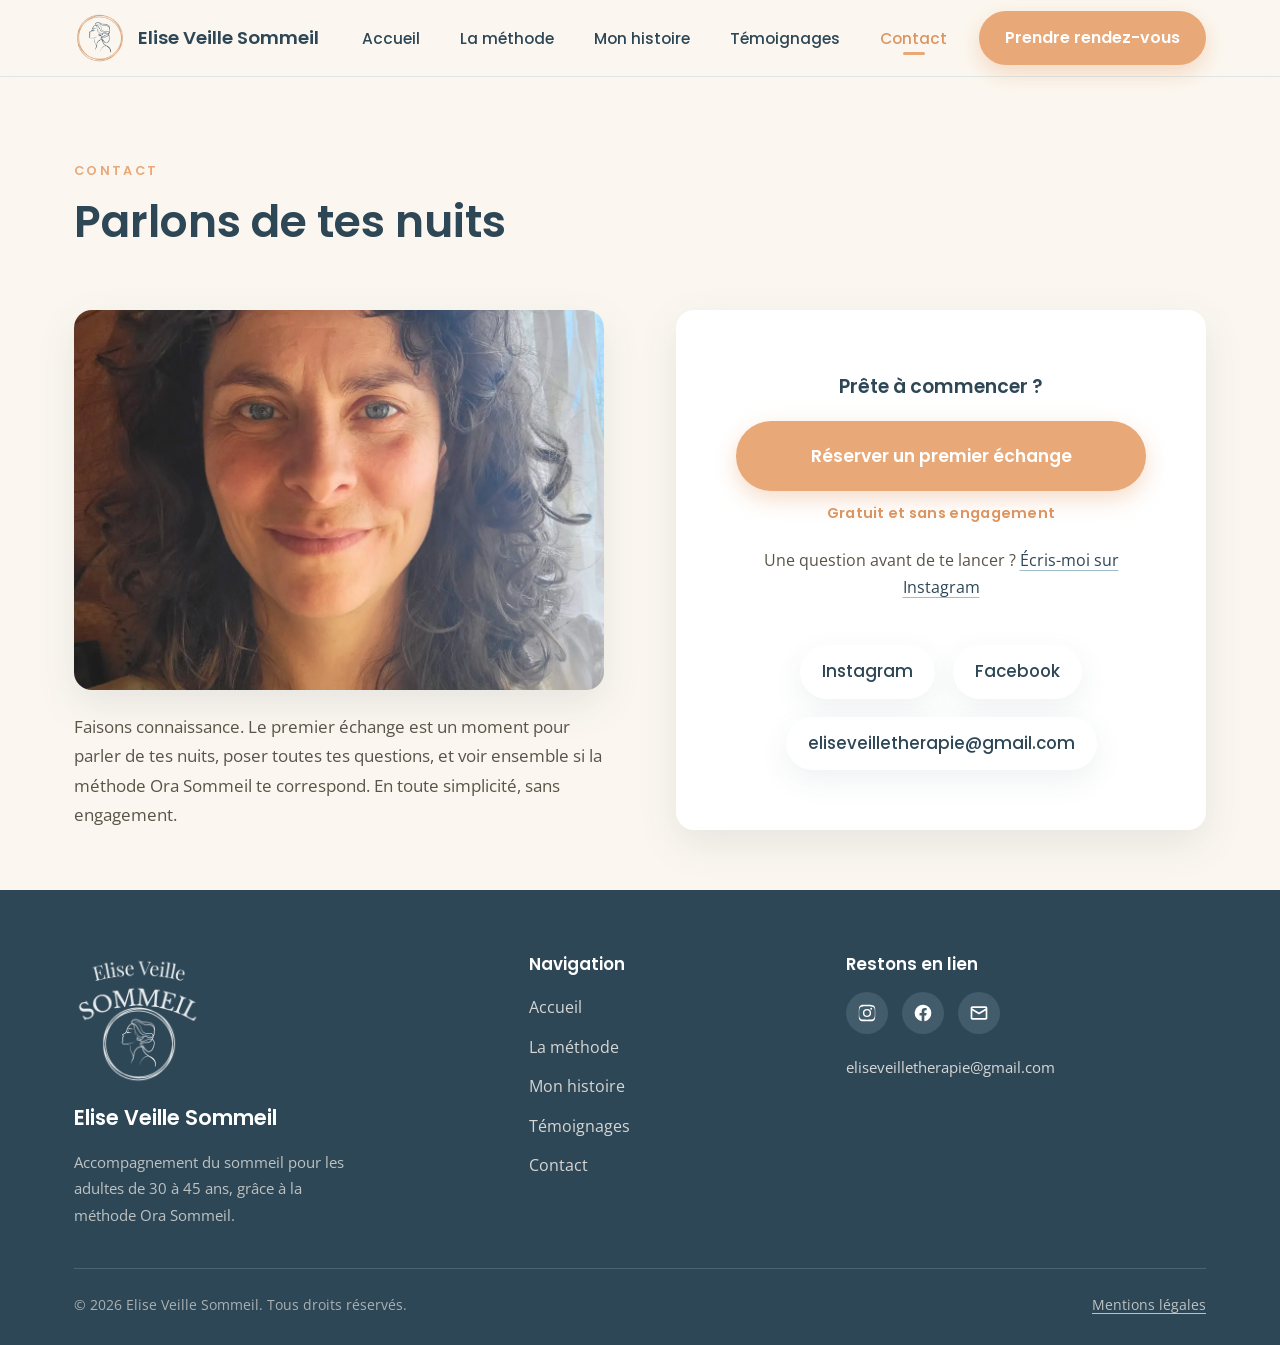
==== contact.html @ ed854bc4 "Redirige le lien de contact secondaire vers Instagram (abandon de Tally) Co-Authored-By: Claude Opus" ====
<!DOCTYPE html>
<html lang="fr">
<head>
  <meta charset="UTF-8" />
  <meta name="viewport" content="width=device-width, initial-scale=1.0" />
  <title>Contact — Elise Veille Sommeil</title>
  <meta name="description" content="Parlons de tes nuits. Réserve un premier échange sans engagement avec Elise pour découvrir comment la méthode Ora Sommeil peut t'aider." />
  <link rel="canonical" href="https://elise-veille-sommeil.fr/contact.html" />

  <!-- Favicon -->
  <link rel="icon" type="image/png" href="images/medaillon_elise.png" />
  <link rel="apple-touch-icon" href="images/medaillon_elise.png" />

  <!-- Open Graph / réseaux sociaux -->
  <meta property="og:type" content="website" />
  <meta property="og:site_name" content="Elise Veille Sommeil" />
  <meta property="og:locale" content="fr_FR" />
  <meta property="og:url" content="https://elise-veille-sommeil.fr/contact.html" />
  <meta property="og:title" content="Contact — Elise Veille Sommeil" />
  <meta property="og:description" content="Parlons de tes nuits. Réserve un premier échange sans engagement pour découvrir comment la méthode Ora Sommeil peut t'aider." />
  <meta property="og:image" content="https://elise-veille-sommeil.fr/images/logo_elise_charte.png" />
  <meta name="twitter:card" content="summary_large_image" />

  <link rel="preconnect" href="https://fonts.googleapis.com" />
  <link rel="preconnect" href="https://fonts.gstatic.com" crossorigin />
  <link href="https://fonts.googleapis.com/css2?family=Open+Sans:wght@400;500;600&family=Poppins:wght@400;500;600;700&display=swap" rel="stylesheet" />

  <link rel="stylesheet" href="css/style.css" />
</head>
<body>

  <!-- ============ HEADER ============ -->
  <header class="site-header">
    <nav class="nav container" aria-label="Navigation principale">
      <a href="index.html" class="nav__brand" aria-label="Elise Veille Sommeil — accueil">
        <img class="nav__logo" src="images/medaillon_elise.png" alt="" />
        <span class="nav__brand-name">Elise Veille Sommeil</span>
      </a>

      <button class="nav__toggle" aria-label="Ouvrir le menu" aria-expanded="false" aria-controls="nav-links">
        <span></span><span></span><span></span>
      </button>

      <ul class="nav__links" id="nav-links">
        <li><a href="index.html" class="nav__link">Accueil</a></li>
        <li><a href="methode.html" class="nav__link">La méthode</a></li>
        <li><a href="histoire.html" class="nav__link">Mon histoire</a></li>
        <li><a href="temoignages.html" class="nav__link">Témoignages</a></li>
        <li><a href="contact.html" class="nav__link is-active">Contact</a></li>
        <li><a href="contact.html" class="btn btn--primary nav__cta">Prendre rendez-vous</a></li>
      </ul>
    </nav>
  </header>

  <main>
    <!-- ============ En-tête éditorial (fond crème, aligné à gauche) ============ -->
    <section class="method-head">
      <div class="container">
        <div class="method-intro__inner reveal">
          <span class="section__eyebrow method-intro__eyebrow">Contact</span>
          <h1 class="method-intro__title">Parlons de tes nuits</h1>
        </div>
      </div>
    </section>

    <!-- ============ Contact : deux colonnes ============ -->
    <section class="section section--tight story-section">
      <div class="container">
        <div class="split split--top">
          <!-- Colonne gauche : photo + mot d'accueil -->
          <div class="split__text reveal">
            <img class="media-img contact-photo"
                 src="images/portrait-elise.webp"
                 alt="Portrait d'Elise, thérapeute du sommeil"
                 loading="lazy" />
            <p class="contact-welcome">
              Faisons connaissance. Le premier échange est un moment pour parler de tes nuits,
              poser toutes tes questions, et voir ensemble si la méthode Ora Sommeil te correspond.
              En toute simplicité, sans engagement.
            </p>
          </div>

          <!-- Colonne droite : encart de contact -->
          <div class="reveal">
            <div class="contact-card">
              <p class="contact-card__label">Prête à commencer ?</p>

              <a href="https://calendly.com/eliseveilletherapie/30min" target="_blank" rel="noopener" class="btn btn--primary">
                Réserver un premier échange
              </a>
              <p class="contact-free">Gratuit et sans engagement</p>

              <p class="contact-secondary">
                Une question avant de te lancer ?
                <a href="https://www.instagram.com/eliseveillesommeil/" target="_blank" rel="noopener">Écris-moi sur Instagram</a>
              </p>

              <div class="contact-info">
                <a href="https://www.instagram.com/eliseveillesommeil/" target="_blank" rel="noopener">Instagram</a>
                <a href="https://www.facebook.com/share/1Aia6VEyLs/" target="_blank" rel="noopener">Facebook</a>
                <a href="mailto:eliseveilletherapie@gmail.com">eliseveilletherapie@gmail.com</a>
              </div>
            </div>
          </div>
        </div>
      </div>
    </section>
  </main>

  <!-- ============ FOOTER ============ -->
  <footer class="site-footer">
    <div class="container">
      <div class="footer__grid">
        <div class="footer__col">
          <img class="footer__logo" src="images/logo_elise_charte.png" alt="" />
          <p class="footer__brand-name">Elise Veille Sommeil</p>
          <p class="footer__brand-tag">
            Accompagnement du sommeil pour les adultes de 30 à 45 ans, grâce à la méthode Ora Sommeil.
          </p>
        </div>

        <div class="footer__col">
          <h4>Navigation</h4>
          <ul class="footer__links">
            <li><a href="index.html">Accueil</a></li>
            <li><a href="methode.html">La méthode</a></li>
            <li><a href="histoire.html">Mon histoire</a></li>
            <li><a href="temoignages.html">Témoignages</a></li>
            <li><a href="contact.html">Contact</a></li>
          </ul>
        </div>

        <div class="footer__col">
          <h4>Restons en lien</h4>
          <div class="footer__socials">
            <a href="https://www.instagram.com/eliseveillesommeil/" target="_blank" rel="noopener" aria-label="Instagram">
              <svg viewBox="0 0 24 24" aria-hidden="true"><path d="M12 2.2c3.2 0 3.6 0 4.9.1 1.2.1 1.8.3 2.2.4.6.2 1 .5 1.4.9.4.4.7.8.9 1.4.2.4.4 1 .4 2.2.1 1.3.1 1.7.1 4.9s0 3.6-.1 4.9c-.1 1.2-.3 1.8-.4 2.2-.2.6-.5 1-.9 1.4-.4.4-.8.7-1.4.9-.4.2-1 .4-2.2.4-1.3.1-1.7.1-4.9.1s-3.6 0-4.9-.1c-1.2-.1-1.8-.3-2.2-.4-.6-.2-1-.5-1.4-.9-.4-.4-.7-.8-.9-1.4-.2-.4-.4-1-.4-2.2C2.2 15.6 2.2 15.2 2.2 12s0-3.6.1-4.9c.1-1.2.3-1.8.4-2.2.2-.6.5-1 .9-1.4.4-.4.8-.7 1.4-.9.4-.2 1-.4 2.2-.4C8.4 2.2 8.8 2.2 12 2.2zm0 1.8c-3.1 0-3.5 0-4.7.1-1.1.1-1.7.2-2.1.4-.5.2-.9.4-1.3.8-.4.4-.6.8-.8 1.3-.2.4-.3 1-.4 2.1C2.6 9.9 2.6 10.3 2.6 12s0 2.1.1 3.3c.1 1.1.2 1.7.4 2.1.2.5.4.9.8 1.3.4.4.8.6 1.3.8.4.2 1 .3 2.1.4 1.2.1 1.6.1 4.7.1s3.5 0 4.7-.1c1.1-.1 1.7-.2 2.1-.4.5-.2.9-.4 1.3-.8.4-.4.6-.8.8-1.3.2-.4.3-1 .4-2.1.1-1.2.1-1.6.1-3.3s0-2.1-.1-3.3c-.1-1.1-.2-1.7-.4-2.1-.2-.5-.4-.9-.8-1.3-.4-.4-.8-.6-1.3-.8-.4-.2-1-.3-2.1-.4-1.2-.1-1.6-.1-4.7-.1zm0 3.1a4.9 4.9 0 1 1 0 9.8 4.9 4.9 0 0 1 0-9.8zm0 8.1a3.2 3.2 0 1 0 0-6.4 3.2 3.2 0 0 0 0 6.4zm6.2-8.3a1.1 1.1 0 1 1-2.3 0 1.1 1.1 0 0 1 2.3 0z"/></svg>
            </a>
            <a href="https://www.facebook.com/share/1Aia6VEyLs/" target="_blank" rel="noopener" aria-label="Facebook">
              <svg viewBox="0 0 24 24" aria-hidden="true"><path d="M22 12a10 10 0 1 0-11.6 9.9v-7H7.9V12h2.5V9.8c0-2.5 1.5-3.9 3.8-3.9 1.1 0 2.2.2 2.2.2v2.5h-1.2c-1.2 0-1.6.8-1.6 1.6V12h2.7l-.4 2.9h-2.3v7A10 10 0 0 0 22 12z"/></svg>
            </a>
            <a href="mailto:eliseveilletherapie@gmail.com" aria-label="Email">
              <svg viewBox="0 0 24 24" aria-hidden="true"><path d="M4 4h16c1.1 0 2 .9 2 2v12c0 1.1-.9 2-2 2H4c-1.1 0-2-.9-2-2V6c0-1.1.9-2 2-2zm0 2v.5l8 5 8-5V6H4zm16 12V8.9l-7.5 4.7c-.3.2-.7.2-1 0L4 8.9V18h16z"/></svg>
            </a>
          </div>
          <a class="footer__email" href="mailto:eliseveilletherapie@gmail.com">eliseveilletherapie@gmail.com</a>
        </div>
      </div>

      <div class="footer__bottom">
        <span>© <span data-year>2026</span> Elise Veille Sommeil. Tous droits réservés.</span>
        <a href="mentions-legales.html">Mentions légales</a>
      </div>
    </div>
  </footer>

  <script src="js/main.js"></script>
</body>
</html>
---- css/style.css ----
/* ============================================
   Elise Veille Sommeil — Feuille de style
   Méthode : Ora Sommeil
   ============================================ */

/* ---------- Variables ---------- */
:root {
  --creme: #FBF7F0;
  --bleu-nuit: #2E4756;
  --bleu-brume: #9DBDCC;
  --abricot: #E8A878;
  --texte: #5A5347;

  --creme-fonce: #F3ECE0;
  --abricot-fonce: #DC9560;
  --bleu-brume-clair: #C7DBE5;
  --dore: #D4A23E; /* doré chaud : étoiles visibles sur fond crème */

  --ombre-douce: 0 10px 30px rgba(46, 71, 86, 0.08);
  --ombre-carte: 0 14px 40px rgba(46, 71, 86, 0.10);

  --radius: 18px;
  --radius-sm: 12px;

  --max: 1180px;
  --transition: 0.4s cubic-bezier(0.22, 0.61, 0.36, 1);

  --font-titre: 'Poppins', system-ui, sans-serif;
  --font-corps: 'Open Sans', system-ui, sans-serif;
}

/* ---------- Reset léger ---------- */
*,
*::before,
*::after {
  box-sizing: border-box;
  margin: 0;
  padding: 0;
}

html {
  scroll-behavior: smooth;
  -webkit-text-size-adjust: 100%;
}

body {
  font-family: var(--font-corps);
  color: var(--texte);
  background-color: var(--creme);
  line-height: 1.75;
  font-size: 1.05rem;
  overflow-x: hidden;
}

img {
  max-width: 100%;
  display: block;
}

a {
  color: inherit;
  text-decoration: none;
}

h1, h2, h3, h4 {
  font-family: var(--font-titre);
  color: var(--bleu-nuit);
  line-height: 1.2;
  font-weight: 600;
}

/* ---------- Utilitaires ---------- */
.container {
  width: 100%;
  max-width: var(--max);
  margin-inline: auto;
  padding-inline: 24px;
}

.section {
  padding-block: clamp(60px, 9vw, 110px);
}

.section--brume {
  background-color: var(--bleu-brume-clair);
}

/* Espacements resserrés (lecture fluide, sans grands vides) */
.section--tight {
  padding-block: clamp(34px, 5vw, 60px);
}

.section--creme-fonce {
  background-color: var(--creme-fonce);
}

.section__eyebrow {
  display: inline-block;
  font-family: var(--font-titre);
  font-weight: 600;
  font-size: 0.8rem;
  letter-spacing: 0.18em;
  text-transform: uppercase;
  color: var(--abricot-fonce);
  margin-bottom: 14px;
}

.section__title {
  font-size: clamp(1.7rem, 3.5vw, 2.6rem);
  margin-bottom: 22px;
}

.section__intro {
  max-width: 720px;
  font-size: 1.1rem;
}

.text-center { text-align: center; }
.mx-auto { margin-inline: auto; }
.lead { font-size: 1.18rem; }

/* ---------- Boutons ---------- */
.btn {
  display: inline-flex;
  align-items: center;
  justify-content: center;
  gap: 10px;
  font-family: var(--font-titre);
  font-weight: 600;
  font-size: 1rem;
  padding: 15px 32px;
  border-radius: 50px;
  border: 2px solid transparent;
  cursor: pointer;
  transition: transform var(--transition), box-shadow var(--transition),
    background-color var(--transition), color var(--transition);
  will-change: transform;
}

.btn--primary {
  background-color: var(--abricot);
  color: #fff;
  box-shadow: 0 8px 22px rgba(232, 168, 120, 0.4);
}

.btn--primary:hover {
  background-color: var(--abricot-fonce);
  transform: translateY(-3px);
  box-shadow: 0 12px 28px rgba(232, 168, 120, 0.5);
}

.btn--outline {
  background-color: transparent;
  color: var(--bleu-nuit);
  border-color: var(--bleu-nuit);
}

.btn--outline:hover {
  background-color: var(--bleu-nuit);
  color: #fff;
  transform: translateY(-3px);
}

.btn--ghost {
  background-color: transparent;
  color: var(--bleu-nuit);
  padding-inline: 4px;
  text-decoration: underline;
  text-decoration-color: var(--abricot);
  text-underline-offset: 6px;
  text-decoration-thickness: 2px;
}

.btn--ghost:hover {
  color: var(--abricot-fonce);
}

.btn--light {
  background-color: #fff;
  color: var(--bleu-nuit);
  box-shadow: var(--ombre-douce);
}

.btn--light:hover {
  transform: translateY(-3px);
  box-shadow: var(--ombre-carte);
}

.btn-row {
  display: flex;
  flex-wrap: wrap;
  gap: 16px;
  margin-top: 32px;
}

.btn-row--center {
  justify-content: center;
}

/* ============================================
   HEADER / NAVIGATION
   ============================================ */
.site-header {
  position: sticky;
  top: 0;
  z-index: 1000;
  background-color: rgba(251, 247, 240, 0.85);
  backdrop-filter: blur(12px);
  -webkit-backdrop-filter: blur(12px);
  border-bottom: 1px solid rgba(157, 189, 204, 0.3);
  transition: box-shadow var(--transition);
}

.site-header.scrolled {
  box-shadow: var(--ombre-douce);
}

.nav {
  display: flex;
  align-items: center;
  justify-content: space-between;
  height: 76px;
}

.nav__brand {
  display: flex;
  flex-direction: row;
  align-items: center;
  gap: 12px;
  line-height: 1.1;
}

.nav__logo {
  height: 52px;
  width: auto;
  display: block;
}

.nav__brand-name {
  font-family: var(--font-titre);
  font-weight: 600;
  font-size: 1.15rem;
  color: var(--bleu-nuit);
}

.nav__brand-tag {
  font-size: 0.7rem;
  letter-spacing: 0.16em;
  text-transform: uppercase;
  color: var(--abricot-fonce);
}

.nav__links {
  display: flex;
  align-items: center;
  gap: 8px;
  list-style: none;
}

.nav__link {
  font-family: var(--font-titre);
  font-weight: 500;
  font-size: 0.97rem;
  color: var(--bleu-nuit);
  padding: 8px 16px;
  border-radius: 50px;
  position: relative;
  transition: color var(--transition), background-color var(--transition);
}

.nav__link:hover {
  color: var(--abricot-fonce);
}

.nav__link.is-active {
  color: var(--abricot-fonce);
}

.nav__link.is-active::after {
  content: '';
  position: absolute;
  bottom: 2px;
  left: 50%;
  transform: translateX(-50%);
  width: 22px;
  height: 3px;
  border-radius: 3px;
  background-color: var(--abricot);
}

.nav__cta {
  margin-left: 8px;
  padding: 11px 24px;
}

/* Burger */
.nav__toggle {
  display: none;
  flex-direction: column;
  justify-content: center;
  gap: 5px;
  width: 44px;
  height: 44px;
  background: none;
  border: none;
  cursor: pointer;
}

.nav__toggle span {
  display: block;
  width: 26px;
  height: 2.5px;
  background-color: var(--bleu-nuit);
  border-radius: 3px;
  transition: transform var(--transition), opacity var(--transition);
}

.nav__toggle.is-open span:nth-child(1) {
  transform: translateY(7.5px) rotate(45deg);
}
.nav__toggle.is-open span:nth-child(2) {
  opacity: 0;
}
.nav__toggle.is-open span:nth-child(3) {
  transform: translateY(-7.5px) rotate(-45deg);
}

/* ============================================
   HERO
   ============================================ */
.hero {
  position: relative;
  min-height: 88vh;
  display: flex;
  align-items: center;
  text-align: center;
  overflow: hidden;
  padding-block: 80px;
}

.hero__bg {
  position: absolute;
  inset: 0;
  z-index: 0;
  /* Fond crème uni, identique au reste de la page */
  background-color: var(--creme);
}

/* Étoiles d'ambiance : montée lente bas -> haut, fondu, scintillement, derrière le texte */
.hero__particles {
  position: absolute;
  inset: 0;
  z-index: 1; /* au-dessus du fond (0), sous le texte (2) */
  overflow: hidden;
  pointer-events: none;
}

/* Enveloppe : gère la MONTÉE, le fondu d'entrée/sortie et le TOURNOIEMENT lent */
.star {
  position: absolute;
  left: var(--x);
  bottom: -16px;
  width: var(--s);
  height: var(--s);
  opacity: 0;
  --spin: 230deg; /* tournoiement léger sur toute la montée */
  /* Seuls transform et opacity sont animés -> composité GPU, fluide même à 45 étoiles */
  will-change: transform, opacity;
  animation: star-rise var(--rd) linear infinite;
  animation-delay: var(--rde);
}

/* Sens de rotation alterné pour un effet plus naturel, jamais synchronisé */
.star:nth-child(even) { --spin: -270deg; }
.star:nth-child(3n)   { --spin: 200deg; }
.star:nth-child(5n)   { --spin: -180deg; }

/* Forme étoile à 4 branches (fine et délicate) + SCINTILLEMENT (pulsation d'opacité) */
.star::before {
  content: "";
  position: absolute;
  inset: 0;
  background-color: var(--c);
  clip-path: polygon(
    50% 0%, 58% 42%, 100% 50%, 58% 58%,
    50% 100%, 42% 58%, 0% 50%, 42% 42%
  );
  will-change: transform, opacity;
  animation: star-twinkle var(--td) ease-in-out infinite;
  animation-delay: var(--tde);
}

/* Montée + tournoiement : l'opacité d'enveloppe plafonne à --o (profondeur variable) */
@keyframes star-rise {
  0%   { transform: translateY(0) scale(0.8) rotate(0deg);              opacity: 0; }
  10%  { opacity: var(--o); }
  85%  { opacity: var(--o); }
  100% { transform: translateY(-92vh) scale(1) rotate(var(--spin));     opacity: 0; }
}

/* Scintillement doux : opacité * enveloppe = scintillement borné, jamais clignotant.
   Plancher relevé (0.55) -> étoiles un peu plus présentes, sans dominer le texte */
@keyframes star-twinkle {
  0%, 100% { opacity: 0.55; transform: scale(0.85); }
  50%      { opacity: 1;    transform: scale(1.08); }
}

/* Étoile filante : descente en VRAIE diagonale via offset-path.
   offset-rotate: auto oriente la traînée sur la tangente du chemin
   -> la queue suit toujours l'axe du déplacement (et gère les courbes). */
.shooting-star {
  position: absolute;
  width: clamp(90px, 13vw, 170px);
  height: 2px;
  border-radius: 2px;
  /* tête lumineuse à l'avant (extrémité droite, = sens du déplacement) */
  background: linear-gradient(90deg,
    rgba(232, 168, 120, 0) 0%,
    rgba(212, 162, 62, 0.45) 55%,
    var(--abricot) 100%);
  filter: drop-shadow(0 0 4px rgba(220, 149, 96, 0.5));
  opacity: 0;
  pointer-events: none;
  offset-rotate: auto;            /* la traînée s'aligne sur la trajectoire */
  will-change: offset-distance, opacity;
}

/* Étoile 1 : haut-gauche -> bas-droite, droite, ~33° */
.shooting-star--1 {
  top: 4%;
  left: 3%;
  offset-path: path("M 0 0 L 880 560");
  animation: shoot 17s ease-in-out infinite;
  animation-delay: 3s;
}

/* Étoile 2 : haut-gauche -> bas-droite, plus raide ~44°, trajectoire COURBE */
.shooting-star--2 {
  top: -6%;
  left: 24%;
  offset-path: path("M 0 0 Q 230 280, 760 720");
  animation: shoot 19s ease-in-out infinite;
  animation-delay: 9s;
}

/* Étoile 3 : sens inverse, haut-droite -> bas-gauche, ~36°, légèrement courbe */
.shooting-star--3 {
  top: 2%;
  right: 5%;
  offset-path: path("M 0 0 Q -250 240, -820 600");
  animation: shoot 21s ease-in-out infinite;
  animation-delay: 6.5s;
}

/* Course le long du chemin (~17 % du cycle) puis longue pause -> apparition occasionnelle.
   Fondu d'entrée au départ, fondu de sortie à l'arrivée. */
@keyframes shoot {
  0%   { offset-distance: 0%;   opacity: 0; }
  3%   { opacity: 0.9; }
  14%  { opacity: 0.9; }
  17%  { offset-distance: 100%; opacity: 0; }
  100% { offset-distance: 100%; opacity: 0; }
}

/* Respect des préférences d'accessibilité : pas de mouvement */
@media (prefers-reduced-motion: reduce) {
  .hero__particles { display: none; }
}

.hero__placeholder-note {
  position: absolute;
  bottom: 16px;
  left: 50%;
  transform: translateX(-50%);
  z-index: 1;
  font-size: 0.72rem;
  color: var(--bleu-nuit);
  background: rgba(255, 255, 255, 0.6);
  padding: 4px 12px;
  border-radius: 50px;
  letter-spacing: 0.04em;
}

.hero__inner {
  position: relative;
  z-index: 2;
  max-width: 880px;
  margin-inline: auto;
}

.hero__title {
  font-weight: 600;
  margin-bottom: 28px;
  letter-spacing: -0.01em;
  /* Interligne homogène entre les deux lignes de l'accroche */
  line-height: 1.15;
}

/* Ligne 1 fixe (bleu nuit) */
.hero__line {
  display: block;
  font-size: clamp(2rem, 5.5vw, 3.6rem);
  color: var(--bleu-nuit);
}

/* Ligne 2 animée : toujours une seule ligne, hauteur fixe */
.rotator {
  display: block;
  text-align: center;
  /* Taille calibrée pour que le mot le plus long tienne sur 1 ligne.
     Légèrement plus petite que la ligne 1. */
  font-size: clamp(1.7rem, 4.6vw, 3.1rem);
  line-height: 1.15;
  /* Hauteur réservée = exactement 1 ligne -> aucun saut, bloc figé */
  height: 1.15em;
  white-space: nowrap;
  overflow: visible;
}

.rotator__word {
  display: inline-block;
  opacity: 1;
  transition: opacity 0.6s ease;
  color: var(--abricot); /* mot animé en abricot, distinct de la phrase fixe */
  white-space: nowrap;
}

.rotator__word.is-out {
  opacity: 0;
}

.hero__logo {
  display: block;
  width: clamp(180px, 22vw, 230px);
  height: auto;
  margin: 0 auto 26px;
}

.hero__subtitle {
  font-size: 1.16rem;
  max-width: 680px;
  margin: 0 auto 36px;
  color: var(--texte);
}

/* ============================================
   FADE-IN au scroll
   ============================================ */
.reveal {
  opacity: 0;
  transform: translateY(28px);
  transition: opacity 0.8s ease, transform 0.8s ease;
}

.reveal.is-visible {
  opacity: 1;
  transform: none;
}

@media (prefers-reduced-motion: reduce) {
  .reveal {
    opacity: 1;
    transform: none;
    transition: none;
  }
  .rotator__word {
    transition: none;
  }
}

/* ============================================
   BLOCS DE CONTENU GÉNÉRIQUES
   ============================================ */

/* Bloc 2 colonnes (texte + média) */
.split {
  display: grid;
  grid-template-columns: 1fr 1fr;
  gap: clamp(32px, 6vw, 72px);
  align-items: center;
}

/* Colonnes alignées en haut (ex. page histoire) */
.split--top {
  align-items: start;
}

/* Colonnes centrées verticalement (texte en face de la photo) */
.split--center {
  align-items: center;
}

/* Carte histoire : détache le bloc photo+texte du fond crème */
.story-card {
  background-color: #fff;
  border-radius: var(--radius);
  box-shadow: var(--ombre-douce);
  border: 1px solid rgba(157, 189, 204, 0.22);
  padding: clamp(24px, 4vw, 46px);
}

/* Photo un peu moins haute pour équilibrer avec le texte */
.story-card__photo {
  aspect-ratio: 4 / 4.5;
  max-height: 520px;
  object-fit: cover;
}

/* Rapproche la carte du titre (moins de vide au-dessus) */
.story-section {
  padding-top: clamp(2px, 0.5vw, 6px);
}

/* Aération du texte de l'histoire */
.story-card .split__text p {
  margin-bottom: 1.05em;
}
.story-card .split__text p:last-child {
  margin-bottom: 0;
}

/* Phrase de bascule isolée, centrée, mise en valeur */
.story-pivot {
  text-align: center;
  font-family: var(--font-titre);
  font-weight: 600;
  font-size: 1.2rem;
  color: var(--bleu-nuit);
  margin: 1.6em 0;
}

.split--reverse .split__media {
  order: 2;
}

.split__text h2 {
  font-size: clamp(1.6rem, 3.2vw, 2.3rem);
  margin-bottom: 20px;
}

/* Placeholder média */
.media-placeholder {
  position: relative;
  width: 100%;
  aspect-ratio: 4 / 5;
  border-radius: var(--radius);
  background:
    repeating-linear-gradient(
      45deg,
      var(--bleu-brume-clair),
      var(--bleu-brume-clair) 16px,
      var(--creme-fonce) 16px,
      var(--creme-fonce) 32px
    );
  box-shadow: var(--ombre-carte);
  display: flex;
  align-items: center;
  justify-content: center;
  overflow: hidden;
}

.media-placeholder--wide {
  aspect-ratio: 16 / 10;
}

/* Bande photo immersive pleine largeur (sous le hero) */
.photo-band {
  width: 100%;
  line-height: 0;
}

.photo-band img {
  width: 100%;
  height: clamp(220px, 40vh, 480px);
  object-fit: cover;
  display: block;
}

/* Images réelles (mêmes proportions/arrondi que les placeholders) */
.media-img {
  width: 100%;
  border-radius: var(--radius);
  box-shadow: var(--ombre-carte);
  object-fit: cover;
  aspect-ratio: 4 / 5;
}

.media-img--wide {
  aspect-ratio: 16 / 10;
}

/* Image à proportions naturelles : jamais étirée ni recadrée */
.media-img--free {
  aspect-ratio: auto;
  height: auto;
  object-fit: contain;
}

.media-placeholder__label {
  background: rgba(255, 255, 255, 0.88);
  color: var(--bleu-nuit);
  font-family: var(--font-titre);
  font-weight: 500;
  font-size: 0.85rem;
  padding: 10px 18px;
  border-radius: 50px;
  text-align: center;
  max-width: 80%;
  box-shadow: var(--ombre-douce);
}

/* ============================================
   CARTES (piliers, témoignages)
   ============================================ */
.cards {
  display: grid;
  grid-template-columns: repeat(3, 1fr);
  gap: 28px;
  margin-top: 12px;
}

.card {
  background-color: #fff;
  border-radius: var(--radius);
  padding: 38px 32px;
  box-shadow: var(--ombre-douce);
  border: 1px solid rgba(157, 189, 204, 0.25);
  transition: transform var(--transition), box-shadow var(--transition);
  height: 100%;
}

.card:hover {
  transform: translateY(-6px);
  box-shadow: var(--ombre-carte);
}

.card__icon {
  width: 56px;
  height: 56px;
  border-radius: 16px;
  background-color: #F4EFE6; /* pastille crème */
  color: var(--bleu-nuit);   /* couleur de l'icône (currentColor) */
  display: flex;
  align-items: center;
  justify-content: center;
  margin-bottom: 22px;
}

.card__icon svg {
  width: 34px;
  height: 34px;
}

.card__num {
  font-family: var(--font-titre);
  font-weight: 600;
  font-size: 0.85rem;
  letter-spacing: 0.1em;
  color: var(--abricot-fonce);
  margin-bottom: 8px;
}

.card__title {
  font-size: 1.3rem;
  margin-bottom: 12px;
}

.card__tag {
  display: inline-block;
  font-size: 0.75rem;
  font-family: var(--font-titre);
  font-weight: 600;
  letter-spacing: 0.06em;
  text-transform: uppercase;
  color: var(--bleu-brume);
  margin-bottom: 14px;
}

.card__text {
  font-size: 1rem;
}

/* ============================================
   PILIERS DÉTAILLÉS (page méthode)
   ============================================ */
.pillar {
  display: grid;
  grid-template-columns: 80px 1fr;
  gap: 28px;
  align-items: start;
  background-color: #fff;
  border-radius: var(--radius);
  padding: 36px;
  box-shadow: var(--ombre-douce);
  border-left: 5px solid var(--abricot);
}

.pillar + .pillar {
  margin-top: 26px;
}

.pillar__index {
  font-family: var(--font-titre);
  font-weight: 700;
  font-size: 2.6rem;
  color: var(--bleu-brume);
  line-height: 1;
}

.pillar__title {
  font-size: 1.4rem;
  margin-bottom: 6px;
}

.pillar__tag {
  display: inline-block;
  font-size: 0.75rem;
  font-family: var(--font-titre);
  font-weight: 600;
  letter-spacing: 0.06em;
  text-transform: uppercase;
  color: var(--abricot-fonce);
  margin-bottom: 14px;
}

/* ============================================
   AMBIANCE NOCTURNE (transition crème -> bande bleue, page méthode)
   ============================================ */
.piliers-section {
  position: relative;
}

/* Le contenu (titre + cartes) reste au-dessus de l'ambiance */
.piliers-section > .container {
  position: relative;
  z-index: 1;
}

.method-ambiance {
  position: absolute;
  inset: 0;
  z-index: 0;            /* au-dessus du fond bleu, sous le titre et les cartes */
  overflow: hidden;      /* lune et étoiles restent dans la bande */
  pointer-events: none;
}

/* Ciel d'étoiles : l'enveloppe FLOTTE sur de longues distances (translate + rotate, boucle),
   le ::before porte la forme étoile, son halo et le SCINTILLEMENT (opacité). */
.m-star {
  position: absolute;
  width: var(--s, 9px);
  height: var(--s, 9px);
  animation-iteration-count: infinite;
  animation-timing-function: ease-in-out;
  will-change: transform;
}

.m-star::before {
  content: "";
  position: absolute;
  inset: 0;
  background-color: var(--c, var(--abricot));
  clip-path: polygon(
    50% 0%, 58% 42%, 100% 50%, 58% 58%,
    50% 100%, 42% 58%, 0% 50%, 42% 42%
  );
  opacity: 0.85;
  /* halo doux -> étoiles bien visibles sur le bleu */
  filter: drop-shadow(0 0 5px rgba(240, 198, 123, 0.85));
  animation: m-twinkle 3.6s ease-in-out infinite;
  will-change: opacity, transform;
}

/* Scintillement (opacité + léger pulse) par-dessus le déplacement */
@keyframes m-twinkle {
  0%, 100% { opacity: 0.5;  transform: scale(0.8); }
  50%      { opacity: 1;    transform: scale(1.15); }
}

/* 6 trajectoires de flottement, longues distances + rotation, boucle continue (translate(0) et
   rotate(360) aux extrémités -> aucune saccade à la reprise) */
@keyframes drift-1 {
  0%{transform:translate(0,0) rotate(0deg)} 25%{transform:translate(80px,-55px) rotate(90deg)}
  50%{transform:translate(150px,40px) rotate(180deg)} 75%{transform:translate(60px,95px) rotate(270deg)}
  100%{transform:translate(0,0) rotate(360deg)}
}
@keyframes drift-2 {
  0%{transform:translate(0,0) rotate(0deg)} 25%{transform:translate(-75px,45px) rotate(-85deg)}
  50%{transform:translate(-140px,-35px) rotate(-175deg)} 75%{transform:translate(-55px,-90px) rotate(-265deg)}
  100%{transform:translate(0,0) rotate(-360deg)}
}
@keyframes drift-3 {
  0%{transform:translate(0,0) rotate(0deg)} 33%{transform:translate(55px,75px) rotate(120deg)}
  66%{transform:translate(-65px,120px) rotate(240deg)} 100%{transform:translate(0,0) rotate(360deg)}
}
@keyframes drift-4 {
  0%{transform:translate(0,0) rotate(0deg)} 33%{transform:translate(-100px,-45px) rotate(-120deg)}
  66%{transform:translate(45px,-110px) rotate(-240deg)} 100%{transform:translate(0,0) rotate(-360deg)}
}
@keyframes drift-5 {
  0%{transform:translate(0,0) rotate(0deg)} 25%{transform:translate(110px,35px) rotate(80deg)}
  50%{transform:translate(65px,-100px) rotate(160deg)} 75%{transform:translate(-55px,-45px) rotate(240deg)}
  100%{transform:translate(0,0) rotate(360deg)}
}
@keyframes drift-6 {
  0%{transform:translate(0,0) rotate(0deg)} 25%{transform:translate(-65px,-75px) rotate(-90deg)}
  50%{transform:translate(35px,-130px) rotate(-180deg)} 75%{transform:translate(100px,-45px) rotate(-270deg)}
  100%{transform:translate(0,0) rotate(-360deg)}
}

/* Répartition des trajectoires + durées longues et variées (15-40s) */
.m-star:nth-child(6n+1) { animation-name: drift-1; animation-duration: 22s; }
.m-star:nth-child(6n+2) { animation-name: drift-2; animation-duration: 31s; }
.m-star:nth-child(6n+3) { animation-name: drift-3; animation-duration: 17s; }
.m-star:nth-child(6n+4) { animation-name: drift-4; animation-duration: 38s; }
.m-star:nth-child(6n+5) { animation-name: drift-5; animation-duration: 26s; }
.m-star:nth-child(6n)   { animation-name: drift-6; animation-duration: 34s; }

/* Delays variés -> mouvement désynchronisé */
.m-star:nth-child(5n+1) { animation-delay: -4s; }
.m-star:nth-child(5n+2) { animation-delay: -13s; }
.m-star:nth-child(5n+3) { animation-delay: -21s; }
.m-star:nth-child(5n+4) { animation-delay: -8s; }
.m-star:nth-child(5n)   { animation-delay: -28s; }

/* Scintillement désynchronisé */
.m-star:nth-child(3n+1)::before { animation-duration: 3.0s; animation-delay: -0.7s; }
.m-star:nth-child(3n+2)::before { animation-duration: 4.3s; animation-delay: -2.2s; }
.m-star:nth-child(3n)::before   { animation-duration: 3.6s; animation-delay: -1.4s; }

@media (prefers-reduced-motion: reduce) {
  .m-star, .m-star::before { animation: none; }
}

/* ============================================
   CARTES PILIERS AVEC IMAGE (page méthode)
   ============================================ */
.pillar-card {
  padding: 0;            /* l'image va jusqu'aux bords ; padding sur le corps */
  overflow: hidden;       /* coins arrondis appliqués à l'image */
  display: flex;
  flex-direction: column;
}

/* Image et placeholder : même format homogène entre les 3 cartes */
.pillar-card__img,
.pillar-card__ph {
  width: 100%;
  height: 190px;          /* hauteur fixe raisonnable */
  object-fit: cover;      /* recadrage propre, jamais déformé */
  display: block;
}

.pillar-card__ph {
  display: flex;
  align-items: center;
  justify-content: center;
  background: repeating-linear-gradient(
    45deg,
    var(--bleu-brume-clair),
    var(--bleu-brume-clair) 14px,
    var(--creme-fonce) 14px,
    var(--creme-fonce) 28px
  );
}

.pillar-card__body {
  padding: 24px 26px 28px;
}

/* Catégorie : petit label discret en abricot, petites majuscules */
.pillar-card__tag {
  display: inline-block;
  font-family: var(--font-titre);
  font-weight: 600;
  font-size: 0.72rem;
  letter-spacing: 0.14em;
  text-transform: uppercase;
  color: var(--abricot);
  margin-bottom: 8px;
}

/* Nom du pilier : bleu nuit, taille moyenne, avec petite icône à gauche */
.pillar-card__title {
  display: flex;
  align-items: center;
  gap: 10px;
  font-size: 1.2rem;
  color: var(--bleu-nuit);
  margin: 0 0 12px;
}

.pillar-card__icon {
  width: 22px;
  height: 22px;
  flex-shrink: 0;       /* l'icône ne se comprime pas */
  color: var(--bleu-nuit);
}

/* Texte descriptif : corps équilibré et lisible */
.pillar-card__text {
  font-size: 0.97rem;
  line-height: 1.65;
  color: var(--texte);
  margin: 0;
}

/* ============================================
   GRILLE ACCOMPAGNEMENT (7 cartes) + encart chaleureux
   ============================================ */
/* 7 lignes horizontales pleine largeur : icône à gauche, titre + texte à droite */
.accomp-grid {
  display: flex;
  flex-direction: column;
  gap: 18px;
  margin-top: 14px;
}

.accomp-grid .card {
  display: grid;
  grid-template-columns: auto 1fr;
  column-gap: 26px;
  align-items: center;
  padding: 24px 32px;
  text-align: left;
}

.accomp-grid .card .card__icon {
  grid-row: 1 / 3;        /* l'icône occupe la colonne gauche sur toute la hauteur */
  align-self: center;
  margin-bottom: 0;
}

.accomp-grid .card .card__title {
  grid-column: 2;
  margin-bottom: 6px;
}

.accomp-grid .card .card__text {
  grid-column: 2;
  margin: 0;
}

@media (max-width: 560px) {
  .accomp-grid .card {
    padding: 22px;
    column-gap: 18px;
  }
}

/* Encart chaleureux : compact, centré, photo réduite + citation mise en valeur */
.accomp-insert {
  margin-top: 32px;
  max-width: 840px;
  margin-inline: auto;
}

.accomp-insert .split {
  grid-template-columns: 270px 1fr;   /* photo plus petite, texte qui se rapproche */
  gap: clamp(24px, 4vw, 44px);
}

.accomp-insert .story-card__photo {
  aspect-ratio: 4 / 4.6;
  max-height: 340px;                  /* photo compacte */
}

.accomp-quote__mark {
  display: block;
  font-family: var(--font-titre);
  font-weight: 700;
  font-size: 3rem;
  line-height: 0.5;
  color: var(--abricot);
  margin-bottom: 10px;
}

.accomp-quote {
  margin: 0;
  font-family: var(--font-titre);
  font-weight: 500;
  font-style: italic;
  font-size: clamp(1.25rem, 2.3vw, 1.55rem);
  line-height: 1.5;
  color: var(--bleu-nuit);
}

/* Mobile : photo au-dessus (compacte, centrée), citation en dessous */
@media (max-width: 760px) {
  .accomp-insert .split {
    grid-template-columns: 1fr;
  }
  .accomp-insert .story-card__photo {
    max-width: 300px;
    margin-inline: auto;
  }
}

/* ============================================
   LISTE "Est-ce que tu te reconnais"
   ============================================ */
.check-list {
  list-style: none;
  display: grid;
  grid-template-columns: 1fr 1fr;
  gap: 18px;
  margin-block: 30px;
}

.check-list li {
  display: flex;
  align-items: flex-start;
  gap: 14px;
  background-color: #fff;
  padding: 20px 24px;
  border-radius: var(--radius-sm);
  box-shadow: var(--ombre-douce);
  font-size: 1.02rem;
}

.check-list li::before {
  content: '';
  flex-shrink: 0;
  width: 22px;
  height: 22px;
  margin-top: 3px;
  border-radius: 50%;
  background-color: var(--abricot);
  background-image: url("data:image/svg+xml,%3Csvg xmlns='http://www.w3.org/2000/svg' width='14' height='14' viewBox='0 0 24 24' fill='none' stroke='white' stroke-width='3' stroke-linecap='round' stroke-linejoin='round'%3E%3Cpolyline points='20 6 9 17 4 12'/%3E%3C/svg%3E");
  background-repeat: no-repeat;
  background-position: center;
}

/* ============================================
   MON PARCOURS / LÉGITIMITÉ (page histoire)
   ============================================ */
.creds {
  list-style: none;
  max-width: 660px;
  margin: 8px auto 0;
  display: flex;
  flex-direction: column;
  gap: 14px;
}

.creds li {
  display: flex;
  align-items: flex-start;
  gap: 14px;
  font-size: 1.05rem;
  color: var(--texte);
}

.creds li::before {
  content: '';
  flex-shrink: 0;
  width: 22px;
  height: 22px;
  margin-top: 2px;
  border-radius: 50%;
  background-color: var(--abricot);
  background-image: url("data:image/svg+xml,%3Csvg xmlns='http://www.w3.org/2000/svg' width='14' height='14' viewBox='0 0 24 24' fill='none' stroke='white' stroke-width='3' stroke-linecap='round' stroke-linejoin='round'%3E%3Cpolyline points='20 6 9 17 4 12'/%3E%3C/svg%3E");
  background-repeat: no-repeat;
  background-position: center;
}

.creds-note {
  max-width: 660px;
  margin: 22px auto 0;
  font-size: 0.95rem;
  font-style: italic;
  color: var(--texte);
  opacity: 0.82;
  text-align: center;
}

.creds-ids {
  max-width: 660px;
  margin: 28px auto 0;
  display: flex;
  flex-wrap: wrap;
  align-items: center;
  justify-content: center;
  gap: 8px 18px;
  background-color: #fff;
  border: 1px solid rgba(157, 189, 204, 0.35);
  border-radius: var(--radius-sm);
  padding: 16px 24px;
  text-align: center;
  font-family: var(--font-titre);
  font-weight: 500;
  font-size: 0.95rem;
  color: var(--bleu-nuit);
}

.creds-ids__sep {
  color: var(--bleu-brume);
}

/* Ligne de réassurance discrète (accueil, bloc Elise) */
.reassurance {
  margin-top: 4px;
  font-size: 0.9rem;
  font-style: italic;
  color: var(--texte);
  opacity: 0.82;
}

/* ============================================
   TÉMOIGNAGE MIS EN AVANT
   ============================================ */
.quote-feature {
  max-width: 820px;
  margin-inline: auto;
  text-align: center;
}

.quote-feature__mark {
  font-family: var(--font-titre);
  font-size: 4rem;
  line-height: 0.5;
  color: var(--abricot);
}

.quote-feature__text {
  font-family: var(--font-titre);
  font-weight: 500;
  font-size: clamp(1.4rem, 3vw, 2rem);
  color: var(--bleu-nuit);
  margin-block: 24px;
  line-height: 1.4;
}

.quote-feature__author {
  font-family: var(--font-titre);
  font-weight: 600;
  color: var(--abricot-fonce);
  letter-spacing: 0.04em;
}

/* Carrousel de témoignages en fondu (accueil) */
.testi-carousel {
  position: relative;
  min-height: 140px;
  margin-bottom: 8px;
}

.testi-slide {
  position: absolute;
  inset: 0;
  margin: 0;
  display: flex;
  flex-direction: column;
  align-items: center;
  justify-content: center;
  opacity: 0;
  transition: opacity 0.9s ease;
  pointer-events: none;
}

.testi-slide.is-active {
  opacity: 1;
  pointer-events: auto;
}

.testi-slide__text {
  font-family: var(--font-titre);
  font-weight: 500;
  font-size: clamp(1.35rem, 2.8vw, 1.9rem);
  color: var(--bleu-nuit);
  line-height: 1.4;
}

.testi-slide__author {
  margin-top: 14px;
  font-family: var(--font-titre);
  font-weight: 600;
  color: var(--abricot-fonce);
  letter-spacing: 0.04em;
}

@media (prefers-reduced-motion: reduce) {
  .testi-slide { transition: none; }
}

/* Carte témoignage */
.testimonial {
  display: flex;
  flex-direction: column;
}

.testimonial__stars {
  color: var(--abricot);
  margin-bottom: 14px;
  letter-spacing: 2px;
}

.testimonial__text {
  font-size: 1.08rem;
  font-style: italic;
  color: var(--texte);
  margin-bottom: 20px;
  flex-grow: 1;
}

.testimonial__author {
  display: flex;
  align-items: center;
  gap: 12px;
}

.testimonial__avatar {
  width: 44px;
  height: 44px;
  border-radius: 50%;
  background-color: var(--bleu-brume);
  display: flex;
  align-items: center;
  justify-content: center;
  font-family: var(--font-titre);
  font-weight: 600;
  color: #fff;
}

.testimonial__who {
  display: flex;
  flex-direction: column;
  line-height: 1.25;
}

/* Témoignages empilés en pleine largeur (page témoignages) */
.testimonial-list {
  display: flex;
  flex-direction: column;
  gap: 26px;
}

.testimonial-row {
  display: grid;
  grid-template-columns: 220px 1fr;
  gap: clamp(24px, 4vw, 52px);
  align-items: center;
}

.testimonial-row__aside {
  display: flex;
  flex-direction: column;
  align-items: flex-start;
  gap: 4px;
}

.testimonial-row__aside .testimonial__avatar {
  margin-bottom: 8px;
}

.testimonial-row__body .testimonial__text {
  margin-bottom: 0;
  font-size: 1.05rem;
}

@media (max-width: 760px) {
  .testimonial-row {
    grid-template-columns: 1fr;
    gap: 18px;
  }
}

.testimonial__name {
  font-family: var(--font-titre);
  font-weight: 600;
  color: var(--bleu-nuit);
}

.testimonial__role {
  font-size: 0.82rem;
  color: var(--texte);
  opacity: 0.85;
}

/* ============================================
   CTA FINAL
   ============================================ */
.cta-band {
  background-color: var(--bleu-nuit);
  border-radius: var(--radius);
  padding: clamp(40px, 7vw, 72px);
  text-align: center;
  color: var(--creme);
  position: relative;
  overflow: hidden;
}

.cta-band::before {
  content: '';
  position: absolute;
  width: 320px;
  height: 320px;
  border-radius: 50%;
  background-color: rgba(232, 168, 120, 0.18);
  top: -120px;
  right: -80px;
}

.cta-band::after {
  content: '';
  position: absolute;
  width: 240px;
  height: 240px;
  border-radius: 50%;
  background-color: rgba(157, 189, 204, 0.2);
  bottom: -110px;
  left: -60px;
}

.cta-band__inner {
  position: relative;
  z-index: 2;
  max-width: 640px;
  margin-inline: auto;
}

.cta-band h2 {
  color: #fff;
  font-size: clamp(1.7rem, 3.5vw, 2.5rem);
  margin-bottom: 18px;
}

.cta-band p {
  font-size: 1.12rem;
  margin-bottom: 32px;
  color: rgba(251, 247, 240, 0.92);
}

/* ============================================
   PAGE HEADER (pages internes)
   ============================================ */
.page-hero {
  background-color: var(--bleu-brume-clair);
  text-align: center;
  padding-block: clamp(70px, 11vw, 130px);
}

.page-hero__title {
  font-size: clamp(2rem, 4.5vw, 3.1rem);
  margin-bottom: 18px;
  max-width: 860px;
  margin-inline: auto;
}

/* Page-hero resserré : titre suivi de près par l'intro */
.page-hero--tight {
  padding-block: clamp(44px, 6vw, 78px) clamp(20px, 3vw, 34px);
}

/* Intro centrée, largeur lisible */
.intro-lead {
  max-width: 760px;
  margin-inline: auto;
  text-align: center;
}

/* ----- En-tête éditorial page méthode (fond crème, aligné à gauche) ----- */
.method-head {
  padding-block: clamp(46px, 6vw, 84px) clamp(26px, 3.5vw, 40px);
}

.method-intro__inner {
  max-width: 750px;
  margin-right: auto; /* aligné à gauche, pas étalé sur tout l'écran */
}

.method-intro__eyebrow {
  color: var(--abricot); /* sur-titre abricot #E8A878 */
}

.method-intro__title {
  font-size: clamp(1.9rem, 3.8vw, 2.75rem);
  color: var(--bleu-nuit);
  line-height: 1.18;
  margin-bottom: 16px;
}

.method-intro__lead {
  font-size: 1.12rem;
  max-width: 700px;
}

/* Intro témoignages : tient sur une seule ligne (desktop), se replie en mobile */
.testi-lead {
  max-width: none;
  font-size: 1.04rem;
}

.page-hero__intro {
  max-width: 720px;
  margin-inline: auto;
  font-size: 1.15rem;
}

/* ============================================
   PAGE MENTIONS LÉGALES
   ============================================ */
.legal {
  max-width: 760px;
  margin-inline: auto;
  color: var(--texte);
  font-size: 1.02rem;
  line-height: 1.75;
}

.legal__h {
  font-size: 1.3rem;
  color: var(--bleu-nuit);
  margin: 36px 0 12px;
}

.legal__h:first-child {
  margin-top: 0;
}

.legal p {
  margin-bottom: 16px;
}

.legal a {
  color: var(--bleu-nuit);
  text-decoration: underline;
  text-decoration-color: var(--abricot);
  text-underline-offset: 3px;
  transition: color var(--transition);
}

.legal a:hover {
  color: var(--abricot-fonce);
}

.legal__update {
  font-size: 0.92rem;
  font-style: italic;
  opacity: 0.8;
  margin-top: 30px;
}

/* ============================================
   CONTACT
   ============================================ */
.contact-card {
  max-width: 620px;
  margin-inline: auto;
  background-color: #fff;
  border-radius: var(--radius);
  padding: clamp(36px, 6vw, 60px);
  box-shadow: var(--ombre-carte);
  text-align: center;
}

/* Colonne gauche : photo + mot d'accueil (page contact) */
.contact-photo {
  aspect-ratio: 4 / 4.4;
  max-height: 380px;
  margin-bottom: 22px;
}

.contact-welcome {
  font-size: 1.08rem;
  line-height: 1.7;
  color: var(--texte);
}

/* Encart contact : libellé + mention gratuité */
.contact-card__label {
  font-family: var(--font-titre);
  font-weight: 600;
  font-size: 1.18rem;
  color: var(--bleu-nuit);
  margin-bottom: 18px;
}

.contact-free {
  margin: -8px 0 20px;        /* juste sous le bouton, bien visible */
  font-family: var(--font-titre);
  font-weight: 600;
  font-size: 0.9rem;
  letter-spacing: 0.02em;
  color: var(--abricot-fonce);
}

.contact-card .btn--primary {
  width: 100%;
  margin-bottom: 18px;
  font-size: 1.08rem;
  padding-block: 18px;
}

.contact-secondary {
  margin-top: 4px;
  font-size: 0.98rem;
}

.contact-secondary a {
  color: var(--bleu-nuit);
  text-decoration: underline;
  text-decoration-color: var(--bleu-brume);
  text-underline-offset: 4px;
  transition: color var(--transition);
}

.contact-secondary a:hover {
  color: var(--abricot-fonce);
}

.contact-info {
  margin-top: 44px;
  display: flex;
  flex-wrap: wrap;
  gap: 18px;
  justify-content: center;
}

.contact-info a {
  display: inline-flex;
  align-items: center;
  gap: 8px;
  font-family: var(--font-titre);
  font-weight: 500;
  color: var(--bleu-nuit);
  background-color: #fff;
  padding: 12px 22px;
  border-radius: 50px;
  box-shadow: var(--ombre-douce);
  transition: transform var(--transition);
}

.contact-info a:hover {
  transform: translateY(-3px);
  color: var(--abricot-fonce);
}

/* ============================================
   FOOTER
   ============================================ */
.site-footer {
  background-color: var(--bleu-nuit);
  color: rgba(251, 247, 240, 0.85);
  padding-block: 64px 28px;
}

.footer__grid {
  display: grid;
  grid-template-columns: 1.5fr 1fr 1.3fr;
  gap: 40px;
  padding-bottom: 40px;
  border-bottom: 1px solid rgba(157, 189, 204, 0.25);
}

.footer__logo {
  height: 130px;
  width: auto;
  display: block;
  margin-bottom: 16px;
  /* Le logo (traits bleu nuit) serait invisible sur le footer sombre :
     on le rend en monochrome crème clair, sans ajouter ni fond ni bordure. */
  filter: brightness(0) invert(1);
  opacity: 0.9;
}

.footer__brand-name {
  font-family: var(--font-titre);
  font-weight: 600;
  font-size: 1.3rem;
  color: #fff;
  margin-bottom: 12px;
}

.footer__brand-tag {
  font-size: 0.95rem;
  max-width: 280px;
  color: rgba(251, 247, 240, 0.7);
}

.footer__col h4 {
  color: #fff;
  font-size: 1.05rem;
  margin-bottom: 18px;
}

.footer__links {
  list-style: none;
  display: flex;
  flex-direction: column;
  gap: 10px;
}

.footer__links a {
  color: rgba(251, 247, 240, 0.82);
  transition: color var(--transition), padding-left var(--transition);
  font-size: 0.97rem;
}

.footer__links a:hover {
  color: var(--abricot);
  padding-left: 5px;
}

.footer__socials {
  display: flex;
  gap: 14px;
  margin-bottom: 18px;
}

.footer__socials a {
  width: 42px;
  height: 42px;
  border-radius: 50%;
  background-color: rgba(157, 189, 204, 0.18);
  display: flex;
  align-items: center;
  justify-content: center;
  transition: background-color var(--transition), transform var(--transition);
}

.footer__socials a:hover {
  background-color: var(--abricot);
  transform: translateY(-3px);
}

.footer__socials svg {
  width: 20px;
  height: 20px;
  fill: #fff;
}

.footer__email {
  color: rgba(251, 247, 240, 0.82);
  font-size: 0.95rem;
  transition: color var(--transition);
}

.footer__email:hover {
  color: var(--abricot);
}

.footer__bottom {
  display: flex;
  flex-wrap: wrap;
  gap: 12px;
  justify-content: space-between;
  align-items: center;
  padding-top: 24px;
  font-size: 0.85rem;
  color: rgba(251, 247, 240, 0.6);
}

.footer__bottom a {
  color: rgba(251, 247, 240, 0.7);
  text-decoration: underline;
  text-underline-offset: 3px;
}

.footer__bottom a:hover {
  color: var(--abricot);
}

/* ============================================
   RESPONSIVE
   ============================================ */
@media (max-width: 900px) {
  .cards {
    grid-template-columns: 1fr;
  }
  .split {
    grid-template-columns: 1fr;
  }
  .split--reverse .split__media {
    order: 0;
  }
  .split__media {
    max-width: 420px;
    margin-inline: auto;
  }
  .footer__grid {
    grid-template-columns: 1fr 1fr;
  }
}

@media (max-width: 760px) {
  .nav__toggle {
    display: flex;
  }

  .nav__links {
    position: fixed;
    top: 76px;
    right: 0;
    width: min(80vw, 320px);
    height: calc(100vh - 76px);
    flex-direction: column;
    align-items: flex-start;
    gap: 6px;
    background-color: var(--creme);
    padding: 28px 24px;
    box-shadow: -10px 0 40px rgba(46, 71, 86, 0.12);
    /* Fondu doux + léger glissement vertical. Le menu reste ancré dans les
       limites de l'écran (pas de translateX hors champ) -> aucun scroll horizontal,
       et le header sticky n'est pas impacté. */
    opacity: 0;
    visibility: hidden;
    transform: translateY(-10px);
    transition: opacity var(--transition), transform var(--transition),
      visibility var(--transition);
  }

  .nav__links.is-open {
    opacity: 1;
    visibility: visible;
    transform: translateY(0);
  }

  .nav__link {
    width: 100%;
    font-size: 1.1rem;
    padding: 12px 16px;
  }

  .nav__cta {
    margin-left: 0;
    margin-top: 10px;
    width: 100%;
  }

  .check-list {
    grid-template-columns: 1fr;
  }
}

@media (max-width: 560px) {
  body { font-size: 1rem; }

  .footer__grid {
    grid-template-columns: 1fr;
    gap: 32px;
  }

  .pillar {
    grid-template-columns: 1fr;
    gap: 12px;
    padding: 28px 24px;
  }

  .btn { width: 100%; }
  .btn-row { flex-direction: column; }
  .btn-row--center .btn { width: auto; }
}

/* Très petits écrans : le médaillon reste l'élément principal, on masque le texte */
@media (max-width: 430px) {
  .nav__brand-name { display: none; }
  .nav__logo { height: 48px; }
}
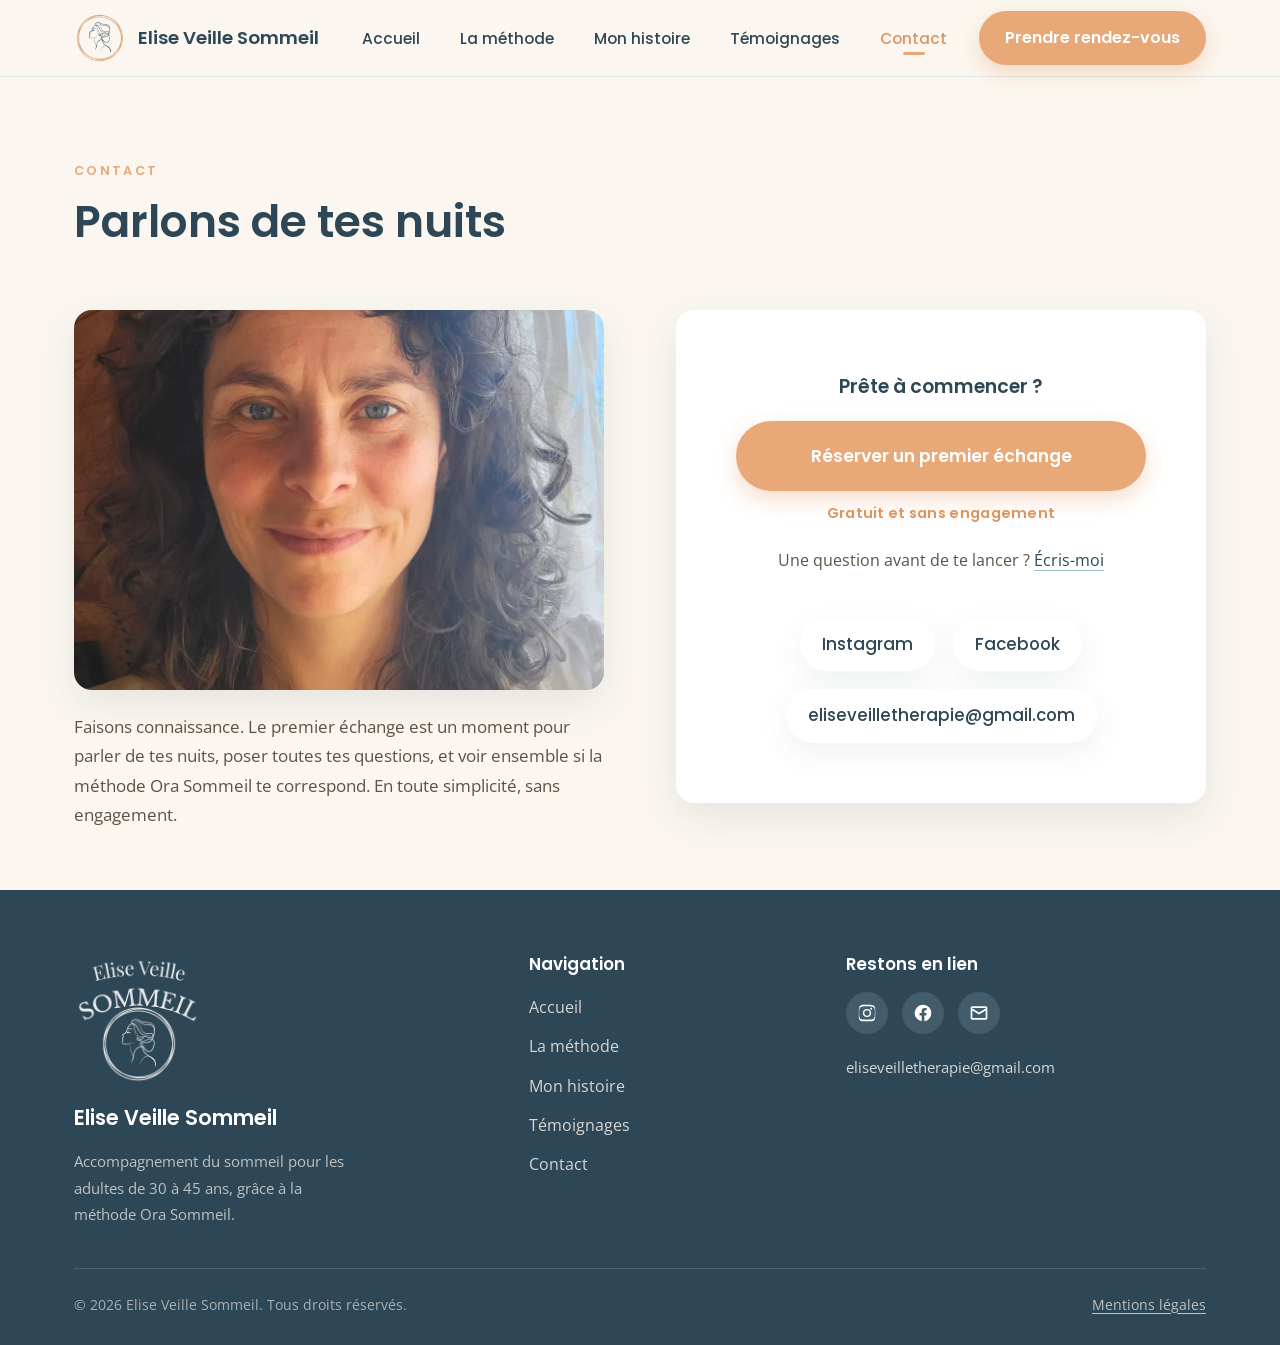
==== commit ef836228: "Raccourcit le lien de contact en « Écris-moi » pour éviter le retour à la ligne et le doublon Instag" ====
--- a/contact.html
+++ b/contact.html
@@ -92,7 +92,7 @@
 
               <p class="contact-secondary">
                 Une question avant de te lancer ?
-                <a href="https://www.instagram.com/eliseveillesommeil/" target="_blank" rel="noopener">Écris-moi sur Instagram</a>
+                <a href="https://www.instagram.com/eliseveillesommeil/" target="_blank" rel="noopener">Écris-moi</a>
               </p>
 
               <div class="contact-info">
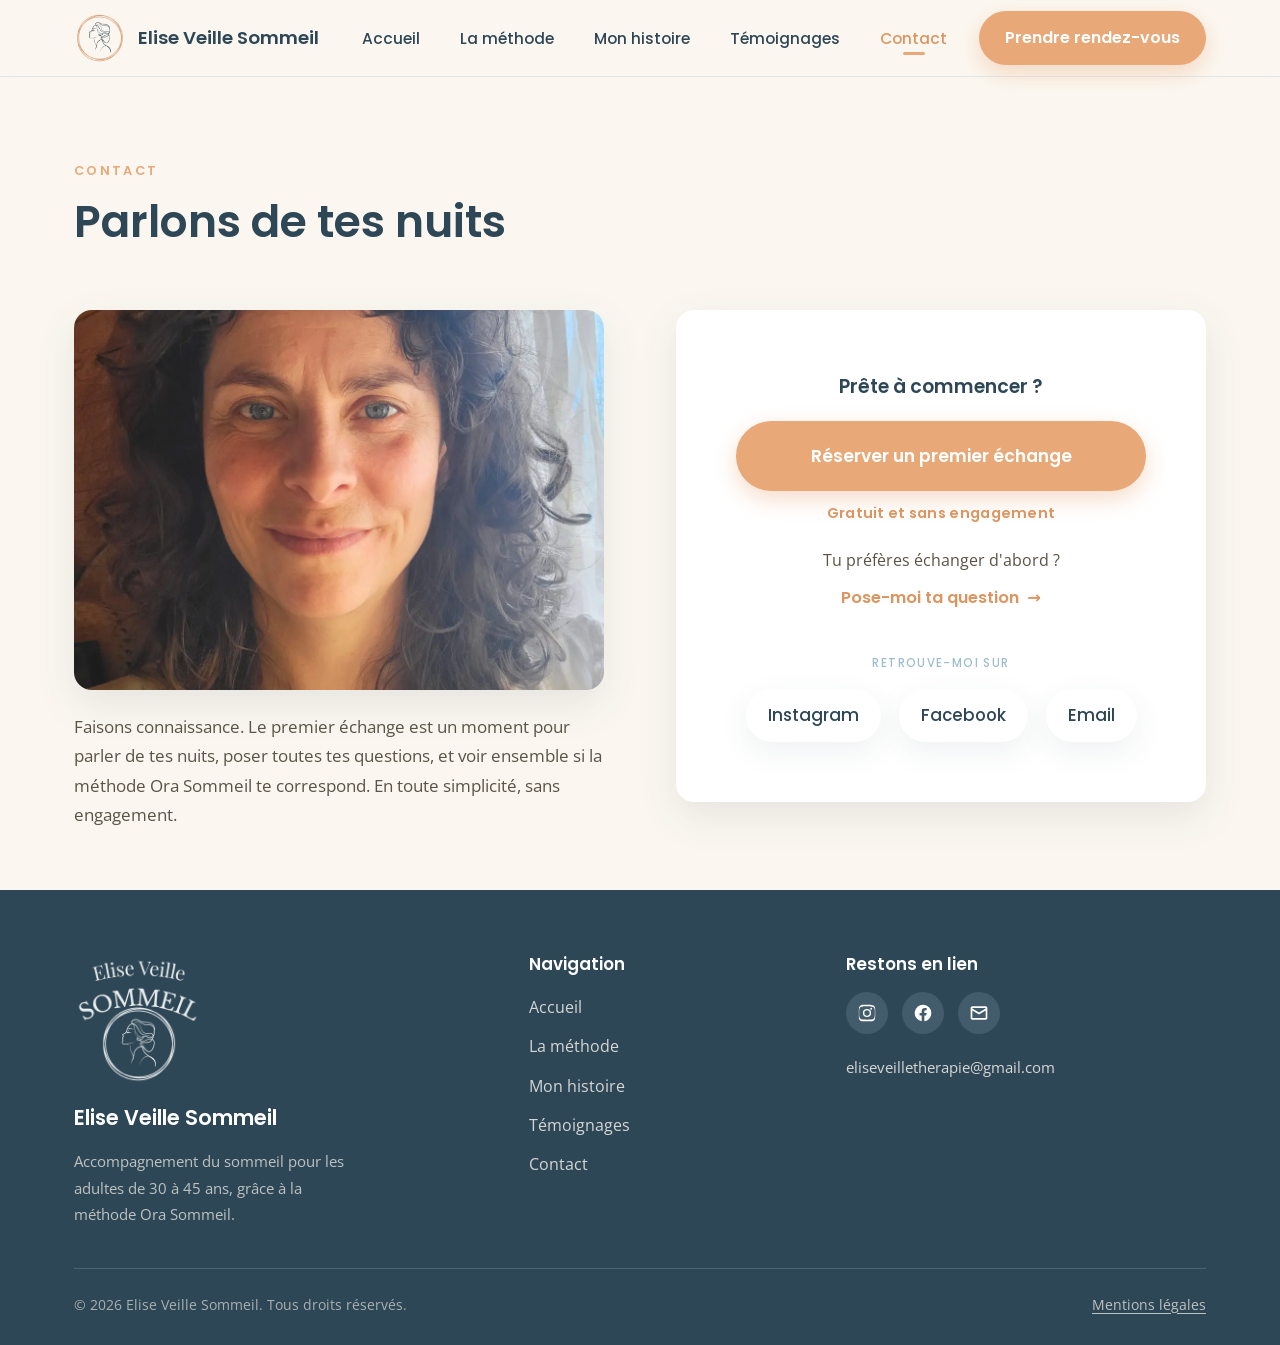
==== commit ea84cac2: "Refonte du bas de la carte Contact (orientation conversion) - Rattrapage d'objection assumé : « Tu p" ====
--- a/contact.html
+++ b/contact.html
@@ -90,15 +90,18 @@
               </a>
               <p class="contact-free">Gratuit et sans engagement</p>
 
-              <p class="contact-secondary">
-                Une question avant de te lancer ?
-                <a href="https://www.instagram.com/eliseveillesommeil/" target="_blank" rel="noopener">Écris-moi</a>
-              </p>
+              <p class="contact-secondary">Tu préfères échanger d'abord&nbsp;?</p>
+              <a href="https://www.instagram.com/eliseveillesommeil/" target="_blank" rel="noopener" class="contact-ask">
+                Pose-moi ta question <span class="contact-ask__arrow" aria-hidden="true">→</span>
+              </a>
 
-              <div class="contact-info">
-                <a href="https://www.instagram.com/eliseveillesommeil/" target="_blank" rel="noopener">Instagram</a>
-                <a href="https://www.facebook.com/share/1Aia6VEyLs/" target="_blank" rel="noopener">Facebook</a>
-                <a href="mailto:eliseveilletherapie@gmail.com">eliseveilletherapie@gmail.com</a>
+              <div class="contact-social">
+                <p class="contact-social__label">Retrouve-moi sur</p>
+                <div class="contact-info">
+                  <a href="https://www.instagram.com/eliseveillesommeil/" target="_blank" rel="noopener">Instagram</a>
+                  <a href="https://www.facebook.com/share/1Aia6VEyLs/" target="_blank" rel="noopener">Facebook</a>
+                  <a href="mailto:eliseveilletherapie@gmail.com">Email</a>
+                </div>
               </div>
             </div>
           </div>
--- a/css/style.css
+++ b/css/style.css
@@ -1593,24 +1593,53 @@
 }
 
 .contact-secondary {
-  margin-top: 4px;
+  margin-top: 2px;
+  margin-bottom: 8px;
   font-size: 0.98rem;
-}
-
-.contact-secondary a {
-  color: var(--bleu-nuit);
-  text-decoration: underline;
-  text-decoration-color: var(--bleu-brume);
-  text-underline-offset: 4px;
+  color: var(--texte);
+}
+
+/* Lien secondaire traité comme une action (rattrapage d'objection) */
+.contact-ask {
+  display: inline-flex;
+  align-items: center;
+  gap: 8px;
+  font-family: var(--font-titre);
+  font-weight: 600;
+  font-size: 1.02rem;
+  color: var(--abricot-fonce);
+  text-decoration: none;
   transition: color var(--transition);
 }
 
-.contact-secondary a:hover {
-  color: var(--abricot-fonce);
+.contact-ask__arrow {
+  transition: transform var(--transition);
+}
+
+.contact-ask:hover {
+  color: var(--bleu-nuit);
+}
+
+.contact-ask:hover .contact-ask__arrow {
+  transform: translateX(5px);
+}
+
+/* Bloc réseaux sociaux, distinct du CTA */
+.contact-social {
+  margin-top: 40px;
+}
+
+.contact-social__label {
+  margin-bottom: 16px;
+  font-family: var(--font-titre);
+  font-weight: 500;
+  font-size: 0.72rem;
+  letter-spacing: 0.12em;
+  text-transform: uppercase;
+  color: var(--bleu-brume);
 }
 
 .contact-info {
-  margin-top: 44px;
   display: flex;
   flex-wrap: wrap;
   gap: 18px;
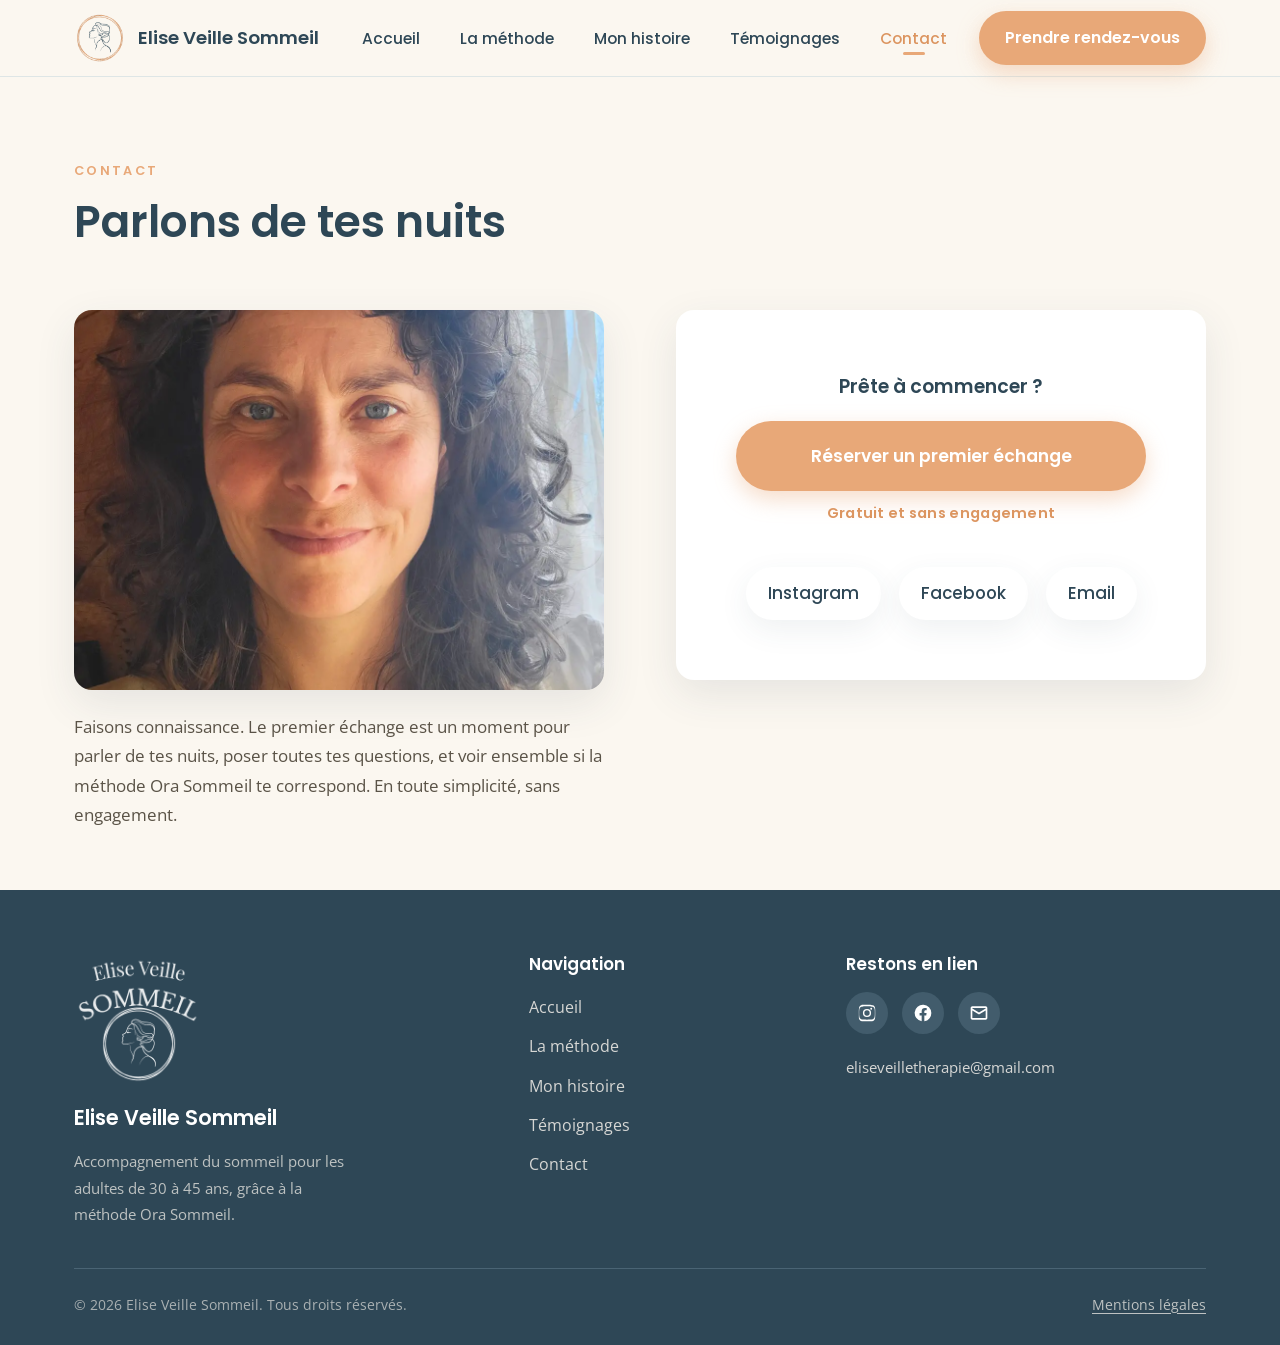
==== commit a85093b9: "Simplifie la carte Contact : bouton + 3 pastilles (Instagram, Facebook, Email) Supprime le CTA secon" ====
--- a/contact.html
+++ b/contact.html
@@ -90,18 +90,10 @@
               </a>
               <p class="contact-free">Gratuit et sans engagement</p>
 
-              <p class="contact-secondary">Tu préfères échanger d'abord&nbsp;?</p>
-              <a href="https://www.instagram.com/eliseveillesommeil/" target="_blank" rel="noopener" class="contact-ask">
-                Pose-moi ta question <span class="contact-ask__arrow" aria-hidden="true">→</span>
-              </a>
-
-              <div class="contact-social">
-                <p class="contact-social__label">Retrouve-moi sur</p>
-                <div class="contact-info">
-                  <a href="https://www.instagram.com/eliseveillesommeil/" target="_blank" rel="noopener">Instagram</a>
-                  <a href="https://www.facebook.com/share/1Aia6VEyLs/" target="_blank" rel="noopener">Facebook</a>
-                  <a href="mailto:eliseveilletherapie@gmail.com">Email</a>
-                </div>
+              <div class="contact-info">
+                <a href="https://www.instagram.com/eliseveillesommeil/" target="_blank" rel="noopener">Instagram</a>
+                <a href="https://www.facebook.com/share/1Aia6VEyLs/" target="_blank" rel="noopener">Facebook</a>
+                <a href="mailto:eliseveilletherapie@gmail.com">Email</a>
               </div>
             </div>
           </div>
--- a/css/style.css
+++ b/css/style.css
@@ -1592,54 +1592,8 @@
   padding-block: 18px;
 }
 
-.contact-secondary {
-  margin-top: 2px;
-  margin-bottom: 8px;
-  font-size: 0.98rem;
-  color: var(--texte);
-}
-
-/* Lien secondaire traité comme une action (rattrapage d'objection) */
-.contact-ask {
-  display: inline-flex;
-  align-items: center;
-  gap: 8px;
-  font-family: var(--font-titre);
-  font-weight: 600;
-  font-size: 1.02rem;
-  color: var(--abricot-fonce);
-  text-decoration: none;
-  transition: color var(--transition);
-}
-
-.contact-ask__arrow {
-  transition: transform var(--transition);
-}
-
-.contact-ask:hover {
-  color: var(--bleu-nuit);
-}
-
-.contact-ask:hover .contact-ask__arrow {
-  transform: translateX(5px);
-}
-
-/* Bloc réseaux sociaux, distinct du CTA */
-.contact-social {
+.contact-info {
   margin-top: 40px;
-}
-
-.contact-social__label {
-  margin-bottom: 16px;
-  font-family: var(--font-titre);
-  font-weight: 500;
-  font-size: 0.72rem;
-  letter-spacing: 0.12em;
-  text-transform: uppercase;
-  color: var(--bleu-brume);
-}
-
-.contact-info {
   display: flex;
   flex-wrap: wrap;
   gap: 18px;
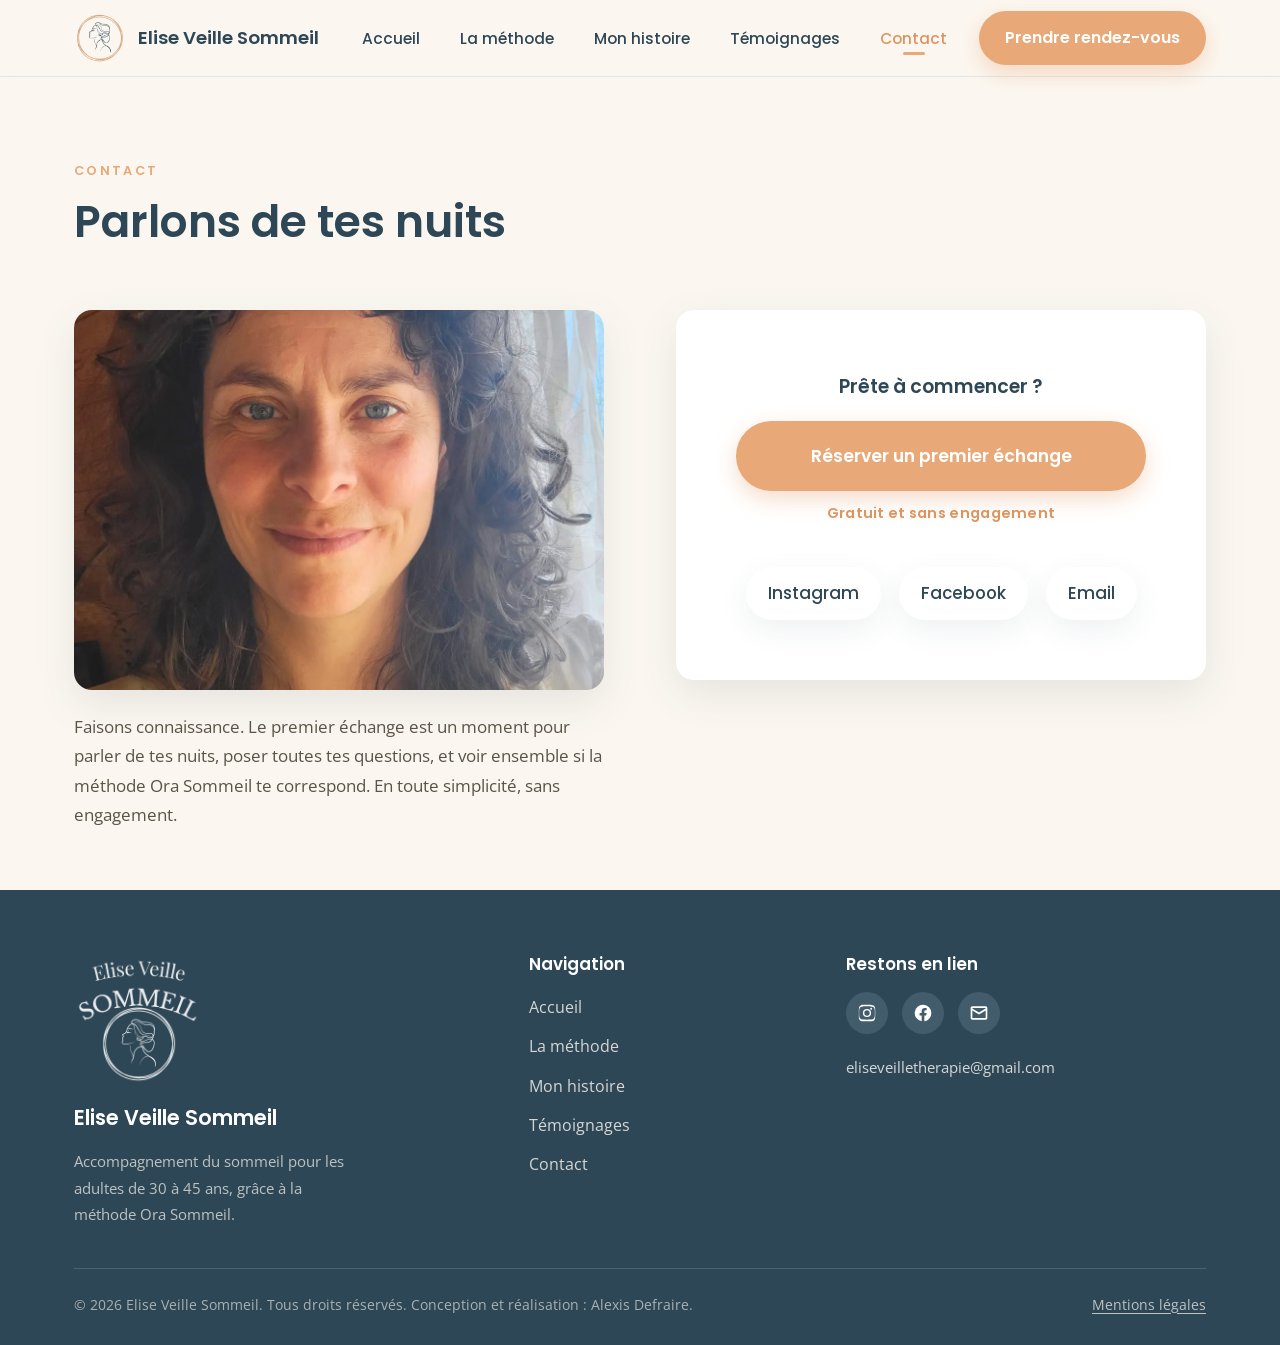
==== commit 18e90468: "Complete les mentions legales et ajoute le credit de conception - Mentions legales : editeur (Elise " ====
--- a/contact.html
+++ b/contact.html
@@ -143,7 +143,7 @@
       </div>
 
       <div class="footer__bottom">
-        <span>© <span data-year>2026</span> Elise Veille Sommeil. Tous droits réservés.</span>
+        <span>© <span data-year>2026</span> Elise Veille Sommeil. Tous droits réservés. Conception et réalisation&nbsp;: Alexis Defraire.</span>
         <a href="mentions-legales.html">Mentions légales</a>
       </div>
     </div>
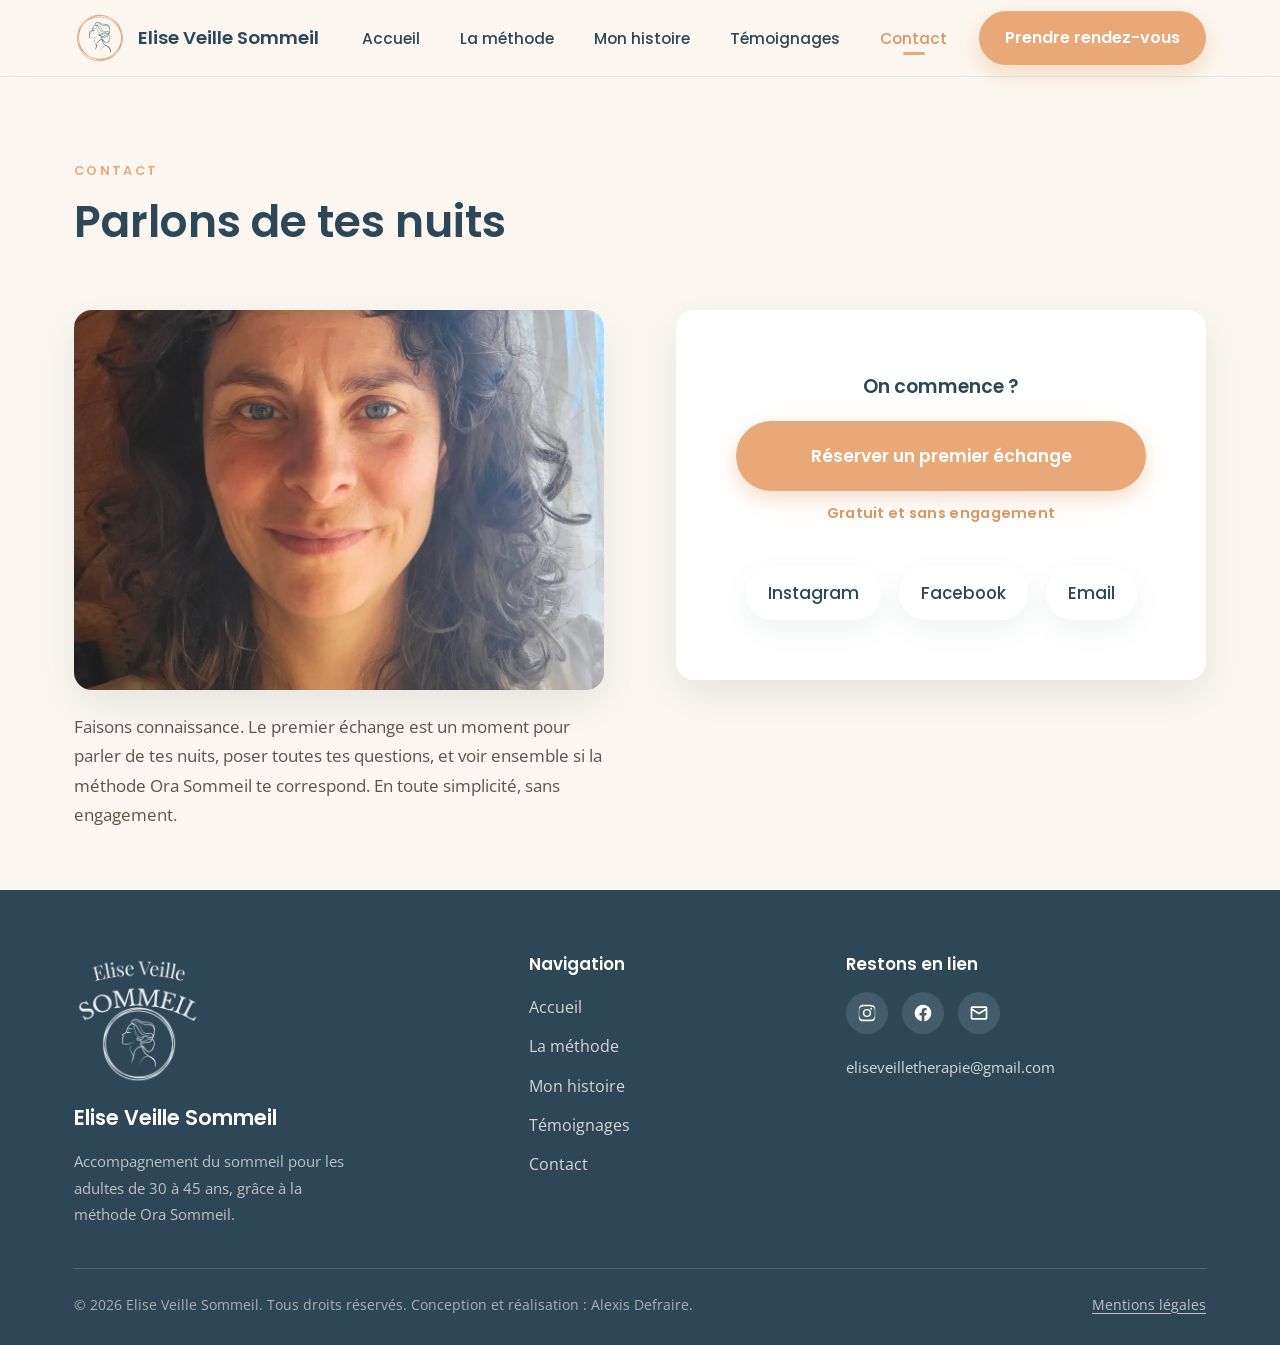
==== commit 3362e9cd: "Neutralise le genre : le site s'adresse a tous les adultes, pas qu'aux femmes - contact : "Prête a c" ====
--- a/contact.html
+++ b/contact.html
@@ -21,9 +21,6 @@
   <meta property="og:image" content="https://elise-veille-sommeil.fr/images/logo_elise_charte.png" />
   <meta name="twitter:card" content="summary_large_image" />
 
-  <link rel="preconnect" href="https://fonts.googleapis.com" />
-  <link rel="preconnect" href="https://fonts.gstatic.com" crossorigin />
-  <link href="https://fonts.googleapis.com/css2?family=Open+Sans:wght@400;500;600&family=Poppins:wght@400;500;600;700&display=swap" rel="stylesheet" />
 
   <link rel="stylesheet" href="css/style.css" />
 </head>
@@ -83,7 +80,7 @@
           <!-- Colonne droite : encart de contact -->
           <div class="reveal">
             <div class="contact-card">
-              <p class="contact-card__label">Prête à commencer ?</p>
+              <p class="contact-card__label">On commence ?</p>
 
               <a href="https://calendly.com/eliseveilletherapie/30min" target="_blank" rel="noopener" class="btn btn--primary">
                 Réserver un premier échange
--- a/css/style.css
+++ b/css/style.css
@@ -1,3 +1,140 @@
+/* ============================================================
+   Polices auto-hebergees (ex-Google Fonts, en local = RGPD-friendly)
+   Open Sans + Poppins, sous-ensembles latin & latin-ext
+   ============================================================ */
+/* latin-ext */
+@font-face {
+  font-family: 'Open Sans';
+  font-style: normal;
+  font-weight: 400;
+  font-stretch: 100%;
+  font-display: swap;
+  src: url(../fonts/memvYaGs126MiZpBA-UvWbX2vVnXBbObj2OVTSGmu1aB.woff2) format('woff2');
+  unicode-range: U+0100-02BA, U+02BD-02C5, U+02C7-02CC, U+02CE-02D7, U+02DD-02FF, U+0304, U+0308, U+0329, U+1D00-1DBF, U+1E00-1E9F, U+1EF2-1EFF, U+2020, U+20A0-20AB, U+20AD-20C0, U+2113, U+2C60-2C7F, U+A720-A7FF;
+}
+/* latin */
+@font-face {
+  font-family: 'Open Sans';
+  font-style: normal;
+  font-weight: 400;
+  font-stretch: 100%;
+  font-display: swap;
+  src: url(../fonts/memvYaGs126MiZpBA-UvWbX2vVnXBbObj2OVTS-muw.woff2) format('woff2');
+  unicode-range: U+0000-00FF, U+0131, U+0152-0153, U+02BB-02BC, U+02C6, U+02DA, U+02DC, U+0304, U+0308, U+0329, U+2000-206F, U+20AC, U+2122, U+2191, U+2193, U+2212, U+2215, U+FEFF, U+FFFD;
+}
+/* latin-ext */
+@font-face {
+  font-family: 'Open Sans';
+  font-style: normal;
+  font-weight: 500;
+  font-stretch: 100%;
+  font-display: swap;
+  src: url(../fonts/memvYaGs126MiZpBA-UvWbX2vVnXBbObj2OVTSGmu1aB.woff2) format('woff2');
+  unicode-range: U+0100-02BA, U+02BD-02C5, U+02C7-02CC, U+02CE-02D7, U+02DD-02FF, U+0304, U+0308, U+0329, U+1D00-1DBF, U+1E00-1E9F, U+1EF2-1EFF, U+2020, U+20A0-20AB, U+20AD-20C0, U+2113, U+2C60-2C7F, U+A720-A7FF;
+}
+/* latin */
+@font-face {
+  font-family: 'Open Sans';
+  font-style: normal;
+  font-weight: 500;
+  font-stretch: 100%;
+  font-display: swap;
+  src: url(../fonts/memvYaGs126MiZpBA-UvWbX2vVnXBbObj2OVTS-muw.woff2) format('woff2');
+  unicode-range: U+0000-00FF, U+0131, U+0152-0153, U+02BB-02BC, U+02C6, U+02DA, U+02DC, U+0304, U+0308, U+0329, U+2000-206F, U+20AC, U+2122, U+2191, U+2193, U+2212, U+2215, U+FEFF, U+FFFD;
+}
+/* latin-ext */
+@font-face {
+  font-family: 'Open Sans';
+  font-style: normal;
+  font-weight: 600;
+  font-stretch: 100%;
+  font-display: swap;
+  src: url(../fonts/memvYaGs126MiZpBA-UvWbX2vVnXBbObj2OVTSGmu1aB.woff2) format('woff2');
+  unicode-range: U+0100-02BA, U+02BD-02C5, U+02C7-02CC, U+02CE-02D7, U+02DD-02FF, U+0304, U+0308, U+0329, U+1D00-1DBF, U+1E00-1E9F, U+1EF2-1EFF, U+2020, U+20A0-20AB, U+20AD-20C0, U+2113, U+2C60-2C7F, U+A720-A7FF;
+}
+/* latin */
+@font-face {
+  font-family: 'Open Sans';
+  font-style: normal;
+  font-weight: 600;
+  font-stretch: 100%;
+  font-display: swap;
+  src: url(../fonts/memvYaGs126MiZpBA-UvWbX2vVnXBbObj2OVTS-muw.woff2) format('woff2');
+  unicode-range: U+0000-00FF, U+0131, U+0152-0153, U+02BB-02BC, U+02C6, U+02DA, U+02DC, U+0304, U+0308, U+0329, U+2000-206F, U+20AC, U+2122, U+2191, U+2193, U+2212, U+2215, U+FEFF, U+FFFD;
+}
+/* latin-ext */
+@font-face {
+  font-family: 'Poppins';
+  font-style: normal;
+  font-weight: 400;
+  font-display: swap;
+  src: url(../fonts/pxiEyp8kv8JHgFVrJJnecmNE.woff2) format('woff2');
+  unicode-range: U+0100-02BA, U+02BD-02C5, U+02C7-02CC, U+02CE-02D7, U+02DD-02FF, U+0304, U+0308, U+0329, U+1D00-1DBF, U+1E00-1E9F, U+1EF2-1EFF, U+2020, U+20A0-20AB, U+20AD-20C0, U+2113, U+2C60-2C7F, U+A720-A7FF;
+}
+/* latin */
+@font-face {
+  font-family: 'Poppins';
+  font-style: normal;
+  font-weight: 400;
+  font-display: swap;
+  src: url(../fonts/pxiEyp8kv8JHgFVrJJfecg.woff2) format('woff2');
+  unicode-range: U+0000-00FF, U+0131, U+0152-0153, U+02BB-02BC, U+02C6, U+02DA, U+02DC, U+0304, U+0308, U+0329, U+2000-206F, U+20AC, U+2122, U+2191, U+2193, U+2212, U+2215, U+FEFF, U+FFFD;
+}
+/* latin-ext */
+@font-face {
+  font-family: 'Poppins';
+  font-style: normal;
+  font-weight: 500;
+  font-display: swap;
+  src: url(../fonts/pxiByp8kv8JHgFVrLGT9Z1JlFc-K.woff2) format('woff2');
+  unicode-range: U+0100-02BA, U+02BD-02C5, U+02C7-02CC, U+02CE-02D7, U+02DD-02FF, U+0304, U+0308, U+0329, U+1D00-1DBF, U+1E00-1E9F, U+1EF2-1EFF, U+2020, U+20A0-20AB, U+20AD-20C0, U+2113, U+2C60-2C7F, U+A720-A7FF;
+}
+/* latin */
+@font-face {
+  font-family: 'Poppins';
+  font-style: normal;
+  font-weight: 500;
+  font-display: swap;
+  src: url(../fonts/pxiByp8kv8JHgFVrLGT9Z1xlFQ.woff2) format('woff2');
+  unicode-range: U+0000-00FF, U+0131, U+0152-0153, U+02BB-02BC, U+02C6, U+02DA, U+02DC, U+0304, U+0308, U+0329, U+2000-206F, U+20AC, U+2122, U+2191, U+2193, U+2212, U+2215, U+FEFF, U+FFFD;
+}
+/* latin-ext */
+@font-face {
+  font-family: 'Poppins';
+  font-style: normal;
+  font-weight: 600;
+  font-display: swap;
+  src: url(../fonts/pxiByp8kv8JHgFVrLEj6Z1JlFc-K.woff2) format('woff2');
+  unicode-range: U+0100-02BA, U+02BD-02C5, U+02C7-02CC, U+02CE-02D7, U+02DD-02FF, U+0304, U+0308, U+0329, U+1D00-1DBF, U+1E00-1E9F, U+1EF2-1EFF, U+2020, U+20A0-20AB, U+20AD-20C0, U+2113, U+2C60-2C7F, U+A720-A7FF;
+}
+/* latin */
+@font-face {
+  font-family: 'Poppins';
+  font-style: normal;
+  font-weight: 600;
+  font-display: swap;
+  src: url(../fonts/pxiByp8kv8JHgFVrLEj6Z1xlFQ.woff2) format('woff2');
+  unicode-range: U+0000-00FF, U+0131, U+0152-0153, U+02BB-02BC, U+02C6, U+02DA, U+02DC, U+0304, U+0308, U+0329, U+2000-206F, U+20AC, U+2122, U+2191, U+2193, U+2212, U+2215, U+FEFF, U+FFFD;
+}
+/* latin-ext */
+@font-face {
+  font-family: 'Poppins';
+  font-style: normal;
+  font-weight: 700;
+  font-display: swap;
+  src: url(../fonts/pxiByp8kv8JHgFVrLCz7Z1JlFc-K.woff2) format('woff2');
+  unicode-range: U+0100-02BA, U+02BD-02C5, U+02C7-02CC, U+02CE-02D7, U+02DD-02FF, U+0304, U+0308, U+0329, U+1D00-1DBF, U+1E00-1E9F, U+1EF2-1EFF, U+2020, U+20A0-20AB, U+20AD-20C0, U+2113, U+2C60-2C7F, U+A720-A7FF;
+}
+/* latin */
+@font-face {
+  font-family: 'Poppins';
+  font-style: normal;
+  font-weight: 700;
+  font-display: swap;
+  src: url(../fonts/pxiByp8kv8JHgFVrLCz7Z1xlFQ.woff2) format('woff2');
+  unicode-range: U+0000-00FF, U+0131, U+0152-0153, U+02BB-02BC, U+02C6, U+02DA, U+02DC, U+0304, U+0308, U+0329, U+2000-206F, U+20AC, U+2122, U+2191, U+2193, U+2212, U+2215, U+FEFF, U+FFFD;
+}
+
 /* ============================================
    Elise Veille Sommeil — Feuille de style
    Méthode : Ora Sommeil
